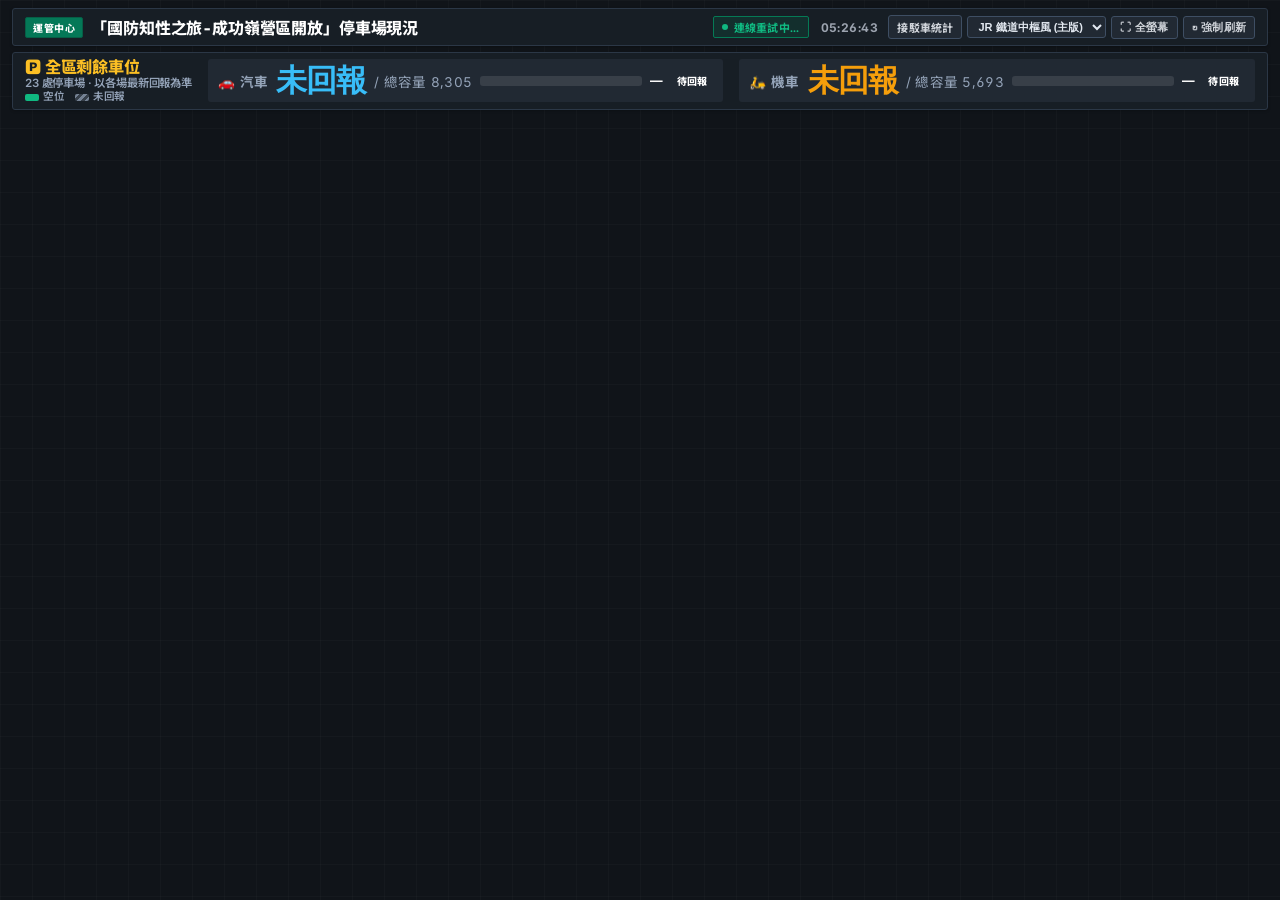
==== parking.html @ 9b37afc0 "Show remaining-capacity bars and totals before every lot reports Station and site totals now add up " ====
<!DOCTYPE html>
<html lang="zh-TW">
<head>
  <meta charset="UTF-8">
  <meta name="viewport" content="width=device-width, initial-scale=1">
  <title>「國防知性之旅-成功嶺營區開放」停車場現況</title>
  <link rel="preconnect" href="https://fonts.googleapis.com">
  <link rel="preconnect" href="https://fonts.gstatic.com" crossorigin>
  <link href="https://fonts.googleapis.com/css2?family=Inter:wght@400;600;700;800;900&family=Noto+Sans+TC:wght@400;500;700;900&display=swap" rel="stylesheet">
  <style>
    :root {
      /* 預設基礎主題變數 (🇯🇵 日本鐵道 JR 指揮中樞風 - 標竿秩序與極致易讀) */
      --theme-bg: #101419;
      --theme-grid: linear-gradient(to right, rgba(255, 255, 255, 0.02) 1px, transparent 1px),
                    linear-gradient(to bottom, rgba(255, 255, 255, 0.02) 1px, transparent 1px);
      --theme-grid-size: 32px 32px;
      
      --theme-surface: #171E25;
      --theme-surface-inner: #212933;
      --theme-border: #2B3746;
      --theme-border-light: #3E4E63;
      
      --text-white: #FFFFFF;
      --text-muted: #94A3B8;
      --text-label: #475569;
      --text-dark: #0A0F15;
      
      --badge-bg: #047857;
      --badge-text: #FFFFFF;
      --badge-border: #065F46;
      
      --card-white: #FFFFFF;
      --card-border: #CBD5E1;
      --card-footer: #F8FAFC;
      --card-radius: 3px;
      
      --track-bg: #E2E8F0;
      --fill-default: #0369A1;
      --warning-color: #D97706;
      --danger-color: #DC2626;
      
      /* JR 鐵道路線色標 (高辨識度、極度清楚) */
      --mil-green: #15803D;   /* 山手線綠 (綠線) */
      --mil-blue: #0284C7;    /* 京濱東北藍 (藍線) */
      --mil-amber: #D97706;   /* 總武線琥珀 (黃線) */
      --mil-purple: #7C3AED;  /* 半藏門紫 (紫線) */
      --mil-teal: #0D9488;    /* 常磐線青 (步行) */
      --mil-wine: #DC2626;    /* 丸之內紅 (紅線) */
    }

    /* 🛡️ 主題 2：Palantir 國防深海鈦金風 (五角大廈與國防態勢感知) */
    body.theme-palantir {
      --theme-bg: #090E17;
      --theme-grid: radial-gradient(rgba(56, 189, 248, 0.08) 1px, transparent 1px);
      --theme-grid-size: 24px 24px;
      --theme-surface: #0F1726;
      --theme-surface-inner: #152238;
      --theme-border: #1E2E48;
      --theme-border-light: #2A4064;
      --badge-bg: #1E3A8A;
      --badge-text: #93C5FD;
      --badge-border: #2563EB;
      --card-radius: 4px;
      --mil-green: #065F46;
      --mil-blue: #1E40AF;
      --mil-amber: #92400E;
      --mil-purple: #581C87;
      --mil-teal: #0F766E;
      --mil-wine: #831843;
      --fill-default: #2563EB;
    }

    /* 🚀 主題 3：SpaceX 航太任務控制室黑魂風 (消光黑底、雷射精準) */
    body.theme-spacex {
      --theme-bg: #050608;
      --theme-grid: none;
      --theme-surface: #0E1015;
      --theme-surface-inner: #161922;
      --theme-border: #222632;
      --theme-border-light: #32384A;
      --badge-bg: #B91C1C;
      --badge-text: #FFFFFF;
      --badge-border: #DC2626;
      --card-radius: 2px;
      --card-border: #4B5563;
      --mil-green: #059669;
      --mil-blue: #2563EB;
      --mil-amber: #D97706;
      --mil-purple: #9333EA;
      --mil-teal: #0D9488;
      --mil-wine: #E11D48;
      --fill-default: #FFFFFF;
    }

    /* 🌲 主題 4：北歐智慧交通 ITS 工業風 (Volvo / 歐規交通調度) */
    body.theme-nordic {
      --theme-bg: #111827;
      --theme-grid: linear-gradient(to right, rgba(255, 255, 255, 0.03) 1px, transparent 1px),
                    linear-gradient(to bottom, rgba(255, 255, 255, 0.03) 1px, transparent 1px);
      --theme-grid-size: 28px 28px;
      --theme-surface: #1F2937;
      --theme-surface-inner: #374151;
      --theme-border: #4B5563;
      --theme-border-light: #6B7280;
      --badge-bg: #0F766E;
      --badge-text: #CCFBF1;
      --badge-border: #14B8A6;
      --card-radius: 6px;
      --mil-green: #047857;
      --mil-blue: #1D4ED8;
      --mil-amber: #B45309;
      --mil-purple: #6D28D9;
      --mil-teal: #0E7490;
      --mil-wine: #BE123C;
      --fill-default: #0284C7;
    }

    /* 🇨🇭 主題 5：瑞士極簡工藝風 (理性幾何、包浩斯排印) */
    body.theme-swiss {
      --theme-bg: #0C0D12;
      --theme-grid: linear-gradient(to right, rgba(255, 255, 255, 0.025) 1px, transparent 1px),
                    linear-gradient(to bottom, rgba(255, 255, 255, 0.025) 1px, transparent 1px);
      --theme-grid-size: 32px 32px;
      --theme-surface: #14161F;
      --theme-surface-inner: #1B1E2B;
      --theme-border: #262A38;
      --theme-border-light: #343A4E;
      --badge-bg: #181B26;
      --badge-text: #E2E8F0;
      --badge-border: #33394B;
      --card-radius: 3px;
      --mil-green: #065F46;
      --mil-blue: #1E40AF;
      --mil-amber: #92400E;
      --mil-purple: #581C87;
      --mil-teal: #0F766E;
      --mil-wine: #831843;
      --fill-default: #1D4ED8;
    }

    * {
      box-sizing: border-box;
      margin: 0;
      padding: 0;
      user-select: none;
      -webkit-tap-highlight-color: transparent;
    }

    body {
      background-color: var(--theme-bg);
      background-image: var(--theme-grid);
      background-size: var(--theme-grid-size);
      font-family: 'Inter', -apple-system, BlinkMacSystemFont, "Segoe UI", 'Noto Sans TC', sans-serif;
      color: var(--text-white);
      padding: 8px 12px;
      min-height: 100svh;
      width: 100%;
      margin: 0 auto;
      display: grid;
      grid-template-rows: auto repeat(3, 1fr);
      gap: 8px;
      overflow-x: hidden;
      font-feature-settings: "tnum" 1, "cv02" 1, "cv03" 1, "cv04" 1;
      font-variant-numeric: tabular-nums;
      letter-spacing: -0.01em;
    }

    /* 頂部導航列 */
    header {
      display: flex;
      justify-content: space-between;
      align-items: center;
      background: var(--theme-surface);
      border: 1px solid var(--theme-border);
      border-radius: var(--card-radius);
      padding: 6px 12px;
      box-shadow: 0 1px 3px rgba(0, 0, 0, 0.25);
      gap: 10px;
    }

    .header-title {
      display: flex;
      align-items: center;
      gap: 8px;
      min-width: 0;
    }

    .header-badge {
      background: var(--badge-bg);
      color: var(--badge-text);
      border: 1px solid var(--badge-border);
      font-size: 10px;
      font-weight: 800;
      padding: 2px 7px;
      border-radius: 2px;
      letter-spacing: 0.06em;
      white-space: nowrap;
      flex-shrink: 0;
    }

    h1 {
      font-size: clamp(14px, 1.25vw, 18px);
      font-weight: 800;
      color: #FFFFFF;
      letter-spacing: -0.01em;
      white-space: nowrap;
      overflow: hidden;
      text-overflow: ellipsis;
    }

    .header-status {
      display: flex;
      align-items: center;
      gap: 12px;
      font-size: 12px;
      font-weight: 600;
      color: var(--text-muted);
      margin-left: auto;
      flex-shrink: 0;
    }

    .live-indicator {
      display: flex;
      align-items: center;
      gap: 6px;
      background: rgba(5, 122, 85, 0.18);
      border: 1px solid #057A55;
      color: #10B981;
      padding: 2px 8px;
      border-radius: 2px;
      font-size: 11px;
      font-weight: 700;
      letter-spacing: 0.02em;
      white-space: nowrap;
    }

    .live-dot {
      width: 6px;
      height: 6px;
      border-radius: 50%;
      background-color: #10B981;
      animation: pulse 2s infinite ease-in-out;
    }

    @keyframes pulse {
      0% { opacity: 0.35; }
      50% { opacity: 1; }
      100% { opacity: 0.35; }
    }

    #currentTime {
      font-family: 'Inter', monospace;
      font-weight: 700;
      color: #9CA3AF;
      letter-spacing: 0.04em;
      font-size: 12px;
    }

    /* 📱 置頂控制按鈕列 (風格切換 / 全螢幕 / 旋轉 / 鏡像) */
    .floating-toolbar {
      display: flex;
      align-items: center;
      gap: 5px;
      flex-shrink: 0;
    }

    .theme-select {
      background: var(--theme-surface-inner);
      color: #E2E8F0;
      border: 1px solid var(--theme-border-light);
      padding: 3px 6px;
      border-radius: var(--card-radius);
      font-size: 11px;
      font-weight: 700;
      cursor: pointer;
      outline: none;
      transition: all 0.15s ease;
    }

    .theme-select:hover, .theme-select:focus {
      border-color: #94A3B8;
      background: var(--theme-surface);
    }

    .fab-btn {
      background: var(--theme-surface-inner);
      color: #D1D5DB;
      border: 1px solid var(--theme-border-light);
      padding: 3px 8px;
      border-radius: var(--card-radius);
      font-size: 11px;
      font-weight: 700;
      cursor: pointer;
      display: inline-flex;
      align-items: center;
      gap: 4px;
      transition: all 0.12s ease;
      white-space: nowrap;
      letter-spacing: 0.02em;
    }

    .fab-btn:hover, .fab-btn:active {
      background: #FFFFFF;
      color: #0B0F19;
      border-color: #FFFFFF;
    }

    .fab-btn.active {
      background: #DC2626;
      border-color: #B91C1C;
      color: #FFFFFF;
    }


    /* 區塊容器 */
    .section-container {
      display: grid;
      grid-template-rows: auto 1fr;
      gap: 6px;
      min-width: 0;
    }

    /* 大盤統計橫幅 */
    .summary-banner {
      background: var(--theme-surface);
      border: 1px solid var(--theme-border);
      border-radius: var(--card-radius);
      overflow: hidden;
      box-shadow: 0 1px 3px rgba(0, 0, 0, 0.2);
    }

    .banner-header {
      background: rgba(0, 0, 0, 0.25);
      padding: 5px 12px;
      font-size: 12px;
      font-weight: 700;
      color: #E5E7EB;
      border-bottom: 1px solid var(--theme-border);
      display: flex;
      justify-content: space-between;
      align-items: center;
      letter-spacing: 0.02em;
    }

    .banner-header.amber {
      color: #FBBF24;
    }

    .banner-metrics {
      display: grid;
      grid-template-columns: repeat(3, 1fr);
      padding: 6px 10px;
      gap: 6px;
      background: var(--theme-surface);
    }

    .metric-box {
      text-align: center;
      background: var(--theme-surface-inner);
      padding: 5px 8px;
      border-radius: var(--card-radius);
      border: 1px solid rgba(255, 255, 255, 0.04);
      display: flex;
      flex-direction: column;
      justify-content: center;
    }

    .metric-label {
      font-size: 11px;
      font-weight: 600;
      color: var(--text-muted);
      margin-bottom: 1px;
      white-space: nowrap;
      letter-spacing: 0.02em;
    }

    .metric-value {
      font-size: clamp(19px, 2.5vh, 28px);
      font-weight: 800;
      font-family: 'Inter', sans-serif;
      color: #FFFFFF;
      letter-spacing: -0.03em;
      line-height: 1.15;
    }

    .metric-value.rate { color: #10B981; }
    .metric-value.amber { color: #F59E0B; }
    .metric-value.blue { color: #38BDF8; }

    .metric-capacity {
      color: var(--text-muted);
      font-size: 10px;
      margin-top: 1px;
      letter-spacing: 0.02em;
    }

    /* 大盤總進度條 */
    .banner-progress-row {
      display: flex;
      align-items: center;
      padding: 4px 10px;
      background: rgba(0, 0, 0, 0.25);
      border-top: 1px solid var(--theme-border);
      gap: 8px;
    }

    .progress-label {
      font-size: 11px;
      font-weight: 600;
      color: var(--text-muted);
      min-width: 52px;
      white-space: nowrap;
      letter-spacing: 0.02em;
    }

    .progress-track {
      flex: 1;
      height: 4px;
      background: rgba(0, 0, 0, 0.35);
      border-radius: 1px;
      overflow: hidden;
      position: relative;
    }

    .progress-fill {
      height: 100%;
      background: var(--fill-default);
      border-radius: 1px;
      width: 0%;
      transition: width 0.5s cubic-bezier(0.4, 0, 0.2, 1);
    }

    .progress-fill.amber {
      background: #F59E0B;
    }

    /* 🅿️ 停車場大盤指標欄位 (雙欄: 汽車剩餘 / 機車剩餘) */
    #parkingSection .banner-metrics {
      grid-template-columns: repeat(2, 1fr);
    }

    /* 🅿️ 七處停車場單站微型圖像化跑條 */
    .parking-bar-track {
      height: 3px;
      background: #E2E8F0;
      border-radius: 1.5px;
      overflow: hidden;
      margin: 2px auto;
      width: 85%;
    }
    .parking-bar-fill {
      height: 100%;
      background: #0284C7;
      border-radius: 1.5px;
      width: 0%;
      transition: width 0.4s ease;
    }
    .parking-bar-fill.amber {
      background: #D97706;
    }
    .parking-bar-fill.warning {
      background: #EAB308 !important;
    }
    .parking-bar-fill.danger {
      background: #DC2626 !important;
    }

    /* 🅿️ 停車場大盤總數雙進度條 (分開汽車與機車剩餘) */
    .parking-progress-dual {
      display: grid;
      grid-template-columns: 1fr 1fr;
      gap: 12px;
      padding: 4px 10px;
    }

    .parking-progress-col {
      display: flex;
      flex-direction: column;
      gap: 4px;
      margin-top: 6px;
      min-width: 0;
    }

    .progress-sub-header {
      display: flex;
      justify-content: space-between;
      align-items: center;
      line-height: 1.2;
    }

    .progress-sub-header .progress-label {
      font-size: 11px;
      font-weight: 700;
      color: var(--text-muted);
      letter-spacing: 0.02em;
    }

    .progress-sub-header .progress-pct {
      font-size: 11px;
      font-weight: 700;
      color: #FFFFFF;
      font-family: 'Inter', sans-serif;
      font-variant-numeric: tabular-nums;
      display: flex;
      align-items: center;
      gap: 4px;
    }
    .progress-sub-title {
      display: flex;
      align-items: center;
      gap: 6px;
    }
    .status-pill {
      font-size: 10px;
      font-weight: 800;
      padding: 1px 6px;
      border-radius: 3px;
      line-height: 1.2;
      letter-spacing: 0.02em;
      transition: all 0.3s ease;
    }
    .status-pill.green {
      background: rgba(16, 185, 129, 0.2);
      color: #34D399;
      border: 1px solid rgba(16, 185, 129, 0.4);
    }
    .status-pill.yellow {
      background: rgba(245, 158, 11, 0.2);
      color: #FBBF24;
      border: 1px solid rgba(245, 158, 11, 0.4);
    }
    .status-pill.red {
      background: rgba(220, 38, 38, 0.25);
      color: #F87171;
      border: 1px solid rgba(220, 38, 38, 0.5);
    }
    .parking-progress-col .progress-track {
      flex: none;
      height: 8px;
      border-radius: 3px;
    }
    .progress-mark {
      position: absolute;
      top: 0;
      bottom: 0;
      width: 1px;
      background: rgba(255, 255, 255, 0.18);
      pointer-events: none;
    }
    .progress-scale {
      display: flex;
      justify-content: space-between;
      font-size: 9px;
      color: #64748B;
      font-family: 'Inter', sans-serif;
      line-height: 1.1;
      padding: 0 1px;
      user-select: none;
    }

    /* 卡片網格 */
    .cards-grid {
      display: grid;
      gap: 6px;
    }

    .grid-4 { grid-template-columns: repeat(4, 1fr); }
    .grid-3 { grid-template-columns: repeat(3, 1fr); }
    .grid-7 { grid-template-columns: repeat(7, minmax(0, 1fr)); }

    /* 單一站點與停車場卡片 - 白底黑字面盤 */
    .station-card {
      background: var(--card-white);
      border: 1px solid var(--card-border);
      border-radius: var(--card-radius);
      overflow: hidden;
      box-shadow: 0 1px 3px rgba(0, 0, 0, 0.12);
      display: flex;
      flex-direction: column;
      min-width: 0;
    }

    .card-header {
      padding: 5px 8px;
      font-size: clamp(11px, 0.95vw, 13px);
      font-weight: 800;
      color: #FFFFFF;
      text-align: center;
      letter-spacing: 0.02em;
      white-space: nowrap;
      overflow: hidden;
      text-overflow: ellipsis;
    }

    /* 色標對應各線 */
    .bg-green  { background: var(--mil-green); }
    .bg-blue   { background: var(--mil-blue); }
    .bg-amber  { background: var(--mil-amber); }
    .bg-purple { background: var(--mil-purple); }
    .bg-pink   { background: var(--mil-wine); }
    .bg-teal   { background: var(--mil-teal); }

    .card-body {
      display: grid;
      grid-template-columns: 1fr 1fr;
      padding: 6px 8px;
      gap: 4px;
      background: #FFFFFF;
      flex: 1;
      align-items: center;
    }

    .card-col {
      text-align: center;
      min-width: 0;
    }

    .card-col-label {
      font-size: 11px;
      font-weight: 700;
      color: var(--text-label);
      margin-bottom: 2px;
      letter-spacing: 0.03em;
    }

    .card-col-num {
      font-size: clamp(19px, 2.7vh, 27px);
      font-weight: 800;
      font-family: 'Inter', sans-serif;
      color: var(--text-dark);
      line-height: 1.15;
      letter-spacing: -0.03em;
      white-space: nowrap;
    }

    .card-col-num.remain {
      color: #0369A1;
    }

    .card-col-num.unavailable {
      color: #9CA3AF;
    }

    .parking-capacity {
      color: #6B7280;
      font-size: 11px;
      margin-top: 2px;
      white-space: nowrap;
      letter-spacing: 0.02em;
    }

    .card-footer {
      padding: 4px 8px;
      background: var(--card-footer);
      border-top: 1px solid #E5E7EB;
    }

    .card-status-text {
      font-size: 11px;
      font-weight: 700;
      color: var(--text-dark);
      text-align: center;
      margin-bottom: 2px;
      white-space: nowrap;
      letter-spacing: 0.02em;
    }

    .card-progress-track {
      height: 3px;
      background: #E5E7EB;
      border-radius: 1px;
      overflow: hidden;
    }

    .card-progress-fill {
      height: 100%;
      background: var(--fill-default);
      border-radius: 1px;
      width: 0%;
      transition: width 0.5s cubic-bezier(0.4, 0, 0.2, 1);
    }

    .card-progress-fill.warning { background: var(--warning-color) !important; }
    .card-progress-fill.danger  { background: var(--danger-color) !important; }

    footer {
      text-align: center;
      font-size: 11px;
      color: #6B7280;
      padding: 3px 0;
      letter-spacing: 0.03em;
    }

    /* ========================================================= */
    /* 📱 手機緊湊排版 (Landscape & Max-Height: 520px)   */
    /* ========================================================= */
    @media (max-width: 900px), (orientation: landscape) and (max-height: 520px) {
      body {
        padding: max(4px, env(safe-area-inset-top)) max(8px, env(safe-area-inset-right)) max(4px, env(safe-area-inset-bottom)) max(8px, env(safe-area-inset-left));
        grid-template-columns: 56fr 44fr;
        grid-template-rows: auto minmax(0, 1fr) minmax(0, 1fr);
        height: 100svh;
        gap: 5px;
        min-height: 100svh;
        overflow-y: auto;
        overflow-x: hidden;
      }

      header, #parkingSection, footer {
        grid-column: 1 / -1;
      }

      /* 緊湊型頂部列 */
      header {
        padding: 3px 8px;
        gap: 8px;
      }
      .header-badge {
        font-size: 9px;
        padding: 1px 5px;
      }
      h1 {
        font-size: 12px;
        letter-spacing: 0;
      }
      .header-status {
        gap: 6px;
        font-size: 11px;
      }
      .live-indicator {
        padding: 1px 6px;
        font-size: 10px;
        gap: 4px;
      }
      .live-dot {
        width: 5px;
        height: 5px;
      }
      #currentTime {
        font-size: 11px;
      }
      .theme-select {
        font-size: 10px;
        padding: 1px 4px;
      }
      .fab-btn {
        font-size: 10px;
        padding: 2px 6px;
        gap: 2px;
      }

      /* 區塊容器 */
      .section-container {
        gap: 4px;
      }

      /* 緊湊型大盤橫幅 */
      .summary-banner {
        border-radius: 2px;
      }
      .banner-header {
        padding: 2px 8px;
        font-size: 11px;
      }
      .banner-header > span:last-child {
        font-size: 9px !important;
      }
      .banner-metrics {
        padding: 3px 6px;
        gap: 4px;
      }
      .metric-box {
        padding: 2px 4px;
      }
      .metric-label {
        font-size: 9px;
        line-height: 1.1;
        margin-bottom: 1px;
      }
      .metric-value {
        font-size: 16px;
        line-height: 1.1;
      }
      .metric-capacity {
        font-size: 9px;
        line-height: 1;
      }
      .banner-progress-row {
        padding: 2px 8px;
        gap: 6px;
      }
      .parking-progress-dual {
        gap: 6px;
        padding: 2px 8px;
      }
      .progress-sub-header .progress-label,
      .progress-sub-header .progress-pct {
        font-size: 9px;
      }
      .progress-label {
        font-size: 9px;
        min-width: 42px;
      }
      .progress-track {
        height: 3px;
      }

      /* 卡片網格與卡身 */
      .cards-grid {
        gap: 4px;
      }
      .station-card {
        border-radius: 2px;
      }
      .card-header {
        padding: 2px 2px;
        font-size: 10px;
        line-height: 1.2;
        white-space: nowrap;
        overflow: hidden;
        text-overflow: ellipsis;
      }
      .card-body {
        padding: 3px 2px;
        gap: 2px;
      }
      .card-col-label {
        font-size: 9px;
        line-height: 1.1;
        margin-bottom: 1px;
      }
      .card-col-num {
        font-size: 16px;
        line-height: 1.1;
      }
      .card-footer {
        padding: 2px 4px;
      }
      .card-status-text {
        font-size: 9px;
        margin-bottom: 1px;
        line-height: 1.1;
      }
      .card-progress-track {
        height: 3px;
      }

      /* 🅿️ 停車場 7 處卡片專屬優化：乾淨對齊、無重疊 */
      #parkingSection .cards-grid {
        gap: 4px;
      }
      #parkingSection .card-header {
        font-size: 10px;
        padding: 2px 1px;
      }
      #parkingSection .card-body {
        display: grid;
        grid-template-columns: 1fr 1fr;
        padding: 2px 2px;
        gap: 2px;
      }
      #parkingSection .card-col {
        display: flex;
        flex-direction: column;
        align-items: center;
        justify-content: center;
      }
      #parkingSection .card-col-label {
        font-size: 9px;
      }
      #parkingSection .card-col-num {
        font-size: 14px;
        line-height: 1.15;
      }
      #parkingSection .parking-capacity {
        font-size: 9px;
        line-height: 1;
        margin-top: 1px;
      }

      footer {
        font-size: 9px;
        padding: 2px 0;
      }
    }

    /* 針對超薄高度螢幕 (Safari 網址列開啟，可視高度 < 350px) 保持順暢瀏覽 */
    @media (orientation: landscape) and (max-height: 350px) {
      body {
        gap: 3px;
        padding: 2px 5px;
      }
      .section-container {
        gap: 2px;
      }
      .card-col-num {
        font-size: 14px;
      }
      #parkingSection .card-col-num {
        font-size: 12px;
      }
      .metric-value {
        font-size: 14px;
      }
    }

    #liveText:empty { display: none; }
    .live-indicator:has(#liveText:empty) {
      padding: 0;
      background: none;
      border: 0;
    }

    @media (max-width: 900px), (orientation: landscape) and (max-height: 520px) {
      header { display: grid; grid-template-columns: minmax(0, 1fr) auto auto; }
      h1 { white-space: normal; overflow: visible; line-height: 1.2; }
      .header-title { gap: 5px; }
      .section-container { min-height: 0; grid-template-rows: auto minmax(0, 1fr); }
      .banner-progress-row { display: none; }
      .card-header { white-space: normal; text-overflow: clip; min-height: 28px; display: grid; align-items: center; }
      .theme-select { max-width: 145px; }
    }

    @media (orientation: portrait) and (max-width: 900px) {
      body {
        grid-template-columns: minmax(0, 1fr);
        grid-template-rows: auto minmax(0, 1fr) minmax(0, 1fr) auto;
        gap: 4px;
        padding: max(4px, env(safe-area-inset-top)) max(6px, env(safe-area-inset-right)) max(4px, env(safe-area-inset-bottom)) max(6px, env(safe-area-inset-left));
      }
      header { grid-template-columns: minmax(0, 1fr) auto; gap: 4px; }
      .header-title { grid-column: 1 / -1; }
      .header-status { grid-column: 2; grid-row: 2; margin-left: auto; }
      .floating-toolbar { grid-column: 1; grid-row: 2; width: auto; }
      .grid-4 { grid-template-columns: repeat(4, minmax(0, 1fr)); }
      .card-col-num { font-size: 14px; }
      .theme-select { max-width: 135px; }
    }

    /* 一頁看完全部：各站總容量為主，站內停車場以表格列出，並撐滿整個畫面。 */
    .page-link { text-decoration: none; display: inline-flex; align-items: center; }
    @media (max-width: 600px) { .floating-toolbar { flex-wrap: wrap; } }
    /* 畫面放得下就不捲動；真的太小才讓整頁往下捲，避免表格列被壓到重疊。 */
    body {
      display: flex;
      flex-direction: column;
      gap: 6px;
      height: 100svh;
      min-height: 0;
      overflow-x: hidden;
      overflow-y: auto;
    }
    header { flex: none; }
    #parkingSection {
      flex: 1 1 auto;
      display: flex;
      flex-direction: column;
      gap: 6px;
    }

    /* 全區總計橫條 */
    .parking-overview {
      flex: none;
      display: grid;
      grid-template-columns: auto minmax(0, 1fr) minmax(0, 1fr);
      align-items: center;
      gap: 4px 16px;
      padding: 5px 12px;
    }
    .overview-title {
      display: flex;
      flex-direction: column;
      font-size: clamp(12px, 1.8svh, 18px);
      font-weight: 800;
      color: #FBBF24;
      white-space: nowrap;
      line-height: 1.2;
    }
    .overview-title #parkingNote {
      font-size: 0.7em;
      font-weight: 600;
      color: var(--text-muted);
    }
    .overview-metric {
      display: grid;
      grid-template-columns: auto auto auto minmax(30px, 1fr) auto auto;
      align-items: center;
      gap: 8px;
      min-width: 0;
      background: var(--theme-surface-inner);
      border-radius: var(--card-radius);
      padding: 3px 10px;
    }
    .overview-metric .metric-label { margin: 0; font-size: clamp(11px, 1.5svh, 15px); font-weight: 700; }
    .overview-metric .metric-value { font-size: clamp(16px, 3.4svh, 38px); line-height: 1.2; }
    .overview-metric .metric-capacity { margin: 0; font-size: clamp(10px, 1.5svh, 15px); white-space: nowrap; }
    /* 剩餘 / 總容量 進度條：有顏色＝空位（越長越空），灰色斜線＝未回報，空白＝已停滿 */
    .capacity-bar {
      display: flex;
      height: clamp(6px, 1.1svh, 12px);
      min-width: 30px;
      background: rgba(255, 255, 255, 0.10);
      border-radius: 3px;
      overflow: hidden;
    }
    .bar-fill { height: 100%; background: var(--text-muted); transition: width 0.4s ease; }
    .bar-fill.green { background: #10B981; }
    .bar-fill.yellow { background: #F59E0B; }
    .bar-fill.red { background: #EF4444; }
    .bar-unknown {
      height: 100%;
      background: repeating-linear-gradient(-45deg, rgba(148, 163, 184, 0.55) 0 3px, rgba(148, 163, 184, 0.2) 3px 6px);
    }
    .bar-legend {
      display: flex;
      align-items: center;
      gap: 4px;
      font-size: 0.65em;
      font-weight: 600;
      color: var(--text-muted);
    }
    .bar-legend i { display: inline-block; width: 14px; height: 7px; border-radius: 2px; }
    .bar-legend .legend-unknown { margin-left: 6px; }
    .legend-free { background: #10B981; }
    .legend-unknown { background: repeating-linear-gradient(-45deg, rgba(148, 163, 184, 0.75) 0 3px, rgba(148, 163, 184, 0.25) 3px 6px); }
    .overview-metric .progress-pct { font-size: clamp(10px, 1.4svh, 14px); font-weight: 700; color: #FFFFFF; white-space: nowrap; }
    .overview-metric .metric-value.pending, .group-metric b.pending {
      font-size: clamp(11px, 1.6svh, 18px);
      color: var(--text-muted);
      white-space: nowrap;
    }

    /* 各站區塊：最大的站放左欄，其餘站疊在右欄，列高大致一致 */
    #parkingGroups {
      flex: 1 1 auto;
      display: grid;
      grid-template-columns: repeat(2, minmax(0, 1fr));
      gap: 6px;
    }
    .lot-stack {
      display: flex;
      flex-direction: column;
      gap: 6px;
    }
    .lot-group {
      flex: var(--weight) 1 0;
      order: var(--order);
      display: flex;
      flex-direction: column;
      background: var(--card-white);
      border: 1px solid var(--card-border);
      border-radius: var(--card-radius);
      /* clip 不會讓高度被壓到 0（hidden 會），表格放不下時改為整頁捲動。 */
      overflow: clip;
    }
    .group-head {
      flex: none;
      display: grid;
      grid-template-columns: auto minmax(0, 1fr);
      align-items: center;
      gap: 2px 14px;
      padding: 4px 10px;
      background: var(--theme-surface);
      border-top: 4px solid var(--group-color);
      color: #FFFFFF;
    }
    .group-name {
      font-size: clamp(14px, 2.6svh, 30px);
      font-weight: 900;
      white-space: nowrap;
      line-height: 1.15;
    }
    .group-metrics { display: grid; grid-template-columns: minmax(0, 1fr); gap: 1px; min-width: 0; }
    .group-name small.missing { color: #FBBF24; }
    .group-name small {
      display: block;
      font-size: max(10px, 0.5em);
      font-weight: 600;
      color: var(--text-muted);
    }
    .group-metric {
      display: flex;
      align-items: center;
      gap: 5px;
      min-width: 0;
      white-space: nowrap;
      font-size: clamp(11px, 1.5svh, 16px);
      color: var(--text-muted);
      font-weight: 700;
    }
    .group-metric b {
      font-size: clamp(16px, 3svh, 34px);
      font-weight: 800;
      letter-spacing: -0.03em;
      line-height: 1.2;
    }
    .group-metric.cars b { color: #38BDF8; }
    .group-metric.motorcycles b { color: #F59E0B; }
    .group-metric .capacity-bar { flex: 1 1 30px; min-width: 18px; }
    .group-pct { color: #FFFFFF; }

    /* 站內停車場表格 */
    .lot-table {
      flex: 1 1 auto;
      display: grid;
      grid-template-rows: auto;
      grid-auto-rows: minmax(1.3em, 1fr);
      font-size: clamp(10px, min(2svh, 2.9vw), 22px);
      color: var(--text-dark);
    }
    .lot-row {
      display: grid;
      grid-template-columns: minmax(0, 1fr) 7em 7em;
      align-items: center;
      gap: 8px;
      padding: 0 10px;
      border-bottom: 1px solid #E5E7EB;
      line-height: 1.15;
    }
    .lot-row:nth-child(odd) { background: #F8FAFC; }
    .lot-row:last-child { border-bottom: 0; }
    .lot-row.lot-head {
      background: #E2E8F0;
      color: var(--text-label);
      font-size: 0.8em;
      font-weight: 800;
      padding-top: 2px;
      padding-bottom: 2px;
    }
    .lot-name { font-weight: 700; white-space: nowrap; overflow: hidden; }
    .lot-num {
      align-self: stretch;
      display: flex;
      align-items: center;
      justify-content: flex-end;
      white-space: nowrap;
      overflow: hidden;
      padding: 0 4px;
      border-radius: 2px;
      background: linear-gradient(to right, var(--tint, transparent) var(--pct, 0%), #EEF2F6 var(--pct, 0%));
    }
    .lot-head .lot-num, .lot-num.unavailable { background: none; }
    .lot-num.green { --tint: #BBF7D0; }
    .lot-num.yellow { --tint: #FDE68A; }
    .lot-num.red { --tint: #FECACA; }
    .lot-num b { font-weight: 800; font-family: 'Inter', sans-serif; }
    .lot-num small { font-size: 0.72em; color: #6B7280; margin-left: 2px; }
    .lot-num.unavailable { color: #9CA3AF; }
    .lot-num.yellow b { color: #B45309; }
    .lot-num.red b { color: #DC2626; }

    /* 手機直向：三站由上往下排，依停車場數分配高度 */
    @media (orientation: portrait) and (max-width: 900px) {
      body, #parkingSection { gap: 4px; }
      #parkingGroups { display: flex; flex-direction: column; gap: 4px; }
      .lot-stack { display: contents; }
      .parking-overview { grid-template-columns: minmax(0, 1fr); padding: 3px 8px; gap: 2px; }
      .overview-title { flex-direction: row; gap: 8px; align-items: baseline; }
      .overview-metric {
        grid-template-columns: auto auto auto minmax(20px, 1fr) auto auto;
        gap: 6px;
        padding: 1px 6px;
      }
      .overview-metric .metric-value { font-size: clamp(15px, 2.4svh, 24px); }
      .overview-metric .metric-label, .overview-metric .metric-capacity { font-size: 10px; }
      .overview-metric .status-pill { justify-self: end; }
      .group-head { display: grid; grid-template-columns: auto minmax(0, 1fr); gap: 0 8px; padding: 2px 8px; }
      .group-name { font-size: clamp(14px, 2.2svh, 20px); }
      .bar-legend { margin-left: auto; }
      .group-metric { font-size: 10px; }
      .group-metric b { font-size: clamp(13px, 1.9svh, 18px); }
      .group-metric .status-pill { font-size: 9px; padding: 0 4px; }
    }

    /* 矮螢幕橫向（手機橫放）：壓縮頂部，留空間給表格 */
    @media (orientation: landscape) and (max-height: 520px) {
      body { gap: 4px; }
      #parkingSection, #parkingGroups, .lot-stack { gap: 4px; }
      .parking-overview { padding: 2px 8px; gap: 2px 10px; }
      .overview-metric { padding: 1px 8px; gap: 6px; }
      .overview-metric .metric-value { font-size: 16px; }
      .group-head { padding: 1px 8px; gap: 0 10px; border-top-width: 3px; }
      .group-name { font-size: 14px; }
      .capacity-bar { height: 6px; }
      .group-metric { font-size: 10px; }
      .group-metric b { font-size: 14px; }
      .group-metric .status-pill { font-size: 9px; padding: 0 4px; }
      .cap-word { display: none; }
      .lot-row { padding: 0 8px; }
    }
  </style>
</head>
<body class="theme-jr">
  <!-- 頂部資訊列 -->
  <header>
    <div class="header-title">
      <span class="header-badge">運管中心</span>
      <h1>「國防知性之旅-成功嶺營區開放」停車場現況</h1>
    </div>
    <div class="header-status">
      <div class="live-indicator" id="liveBadge">
        <span class="live-dot"></span>
        <span id="liveText" role="status"></span>
      </div>
      <div id="currentTime">--:--:--</div>
    </div>
    <div class="floating-toolbar">
      <a class="fab-btn page-link" href="index.html">接駁車統計</a>
      <select id="themeSelector" class="theme-select" onchange="applyTheme(this.value)">
        <option value="jr" selected>JR 鐵道中樞風 (主版)</option>
        <option value="palantir">Palantir 國防風</option>
        <option value="spacex">SpaceX 航太風</option>
        <option value="nordic">北歐交通 ITS 風</option>
        <option value="swiss">瑞士工藝風</option>
      </select>
      <button id="fabFullscreen" class="fab-btn" onclick="toggleFullscreen()">⛶ 全螢幕</button>
      <button id="fabRefresh" class="fab-btn" onclick="forceRefresh()">↻ 強制刷新</button>
    </div>
  </header>

  <div class="section-container" id="parkingSection">
    <div class="summary-banner parking-overview">
      <div class="overview-title">
        <span>🅿️ 全區剩餘車位</span>
        <span id="parkingNote">23 處停車場 · 以各場最新回報為準</span>
        <span class="bar-legend"><i class="legend-free"></i>空位 <i class="legend-unknown"></i>未回報</span>
      </div>
      <div class="overview-metric">
        <span class="metric-label">🚗 汽車</span>
        <span class="metric-value blue" id="parkTotalCars">未回報</span>
        <span class="metric-capacity">/ <span class="cap-word">總容量 </span>8,305</span>
        <div class="capacity-bar" id="parkingCarsBar"></div>
        <span class="progress-pct" id="parkingCarsRateText">—</span>
        <span class="status-pill" id="parkingCarsBadge">待回報</span>
      </div>
      <div class="overview-metric">
        <span class="metric-label">🛵 機車</span>
        <span class="metric-value amber" id="parkTotalMotorcycles">未回報</span>
        <span class="metric-capacity">/ <span class="cap-word">總容量 </span>5,693</span>
        <div class="capacity-bar" id="parkingMotoBar"></div>
        <span class="progress-pct" id="parkingMotoRateText">—</span>
        <span class="status-pill" id="parkingMotoBadge">待回報</span>
      </div>
      <span id="parkReported" hidden>0/23 處</span>
    </div>
    <div id="parkingGroups" aria-live="polite"></div>
  </div>




  <script>
    const SPREADSHEET_ID = "1SOb3pPSJoxGorKtGzcQuYh3FgNAN3UGD68TE5qR679w";

    const PARKING_LOTS = [
  { "group": "4號門", "name": "CITYPARKING春安站", "cars": 81, "motorcycles": 29 },
  { "group": "4號門", "name": "協弘停車場", "cars": 59, "motorcycles": 0 },
  { "group": "4號門", "name": "嶺東科大", "cars": 0, "motorcycles": 845 },
  { "group": "新烏日站", "name": "五都日出", "cars": 1008, "motorcycles": 168 },
  { "group": "新烏日站", "name": "嘟嘟房高鐵臺中站", "cars": 1537, "motorcycles": 736 },
  { "group": "新烏日站", "name": "城市車旅高鐵五路三站", "cars": 184, "motorcycles": 0 },
  { "group": "新烏日站", "name": "城市車旅烏日高鐵一站", "cars": 390, "motorcycles": 0 },
  { "group": "新烏日站", "name": "TIMES烏日高鐵五路第2P", "cars": 92, "motorcycles": 0 },
  { "group": "新烏日站", "name": "城市車旅-高鐵五路站", "cars": 108, "motorcycles": 0 },
  { "group": "新烏日站", "name": "烏日臻愛站", "cars": 187, "motorcycles": 191 },
  { "group": "新烏日站", "name": "城市車旅烏日高鐵二站P", "cars": 518, "motorcycles": 0 },
  { "group": "新烏日站", "name": "五都高鐵烏日二站P", "cars": 101, "motorcycles": 0 },
  { "group": "新烏日站", "name": "TIMES烏日高鐵五路P", "cars": 63, "motorcycles": 0 },
  { "group": "新烏日站", "name": "五都高鐵烏日一站P", "cars": 75, "motorcycles": 0 },
  { "group": "新烏日站", "name": "五都新幹線", "cars": 325, "motorcycles": 0 },
  { "group": "新烏日站", "name": "城市車旅烏日高鐵三站P", "cars": 82, "motorcycles": 0 },
  { "group": "新烏日站", "name": "大車河新烏日地下停車場", "cars": 266, "motorcycles": 352 },
  { "group": "水湳轉運站", "name": "水湳轉運站停車場", "cars": 614, "motorcycles": 1253 },
  { "group": "水湳轉運站", "name": "經貿6停車場", "cars": 600, "motorcycles": 318 },
  { "group": "水湳轉運站", "name": "經貿8停車場", "cars": 580, "motorcycles": 703 },
  { "group": "水湳轉運站", "name": "中央公園北側停車場", "cars": 401, "motorcycles": 0 },
  { "group": "水湳轉運站", "name": "臺中國際會展停車場", "cars": 699, "motorcycles": 712 },
  { "group": "水湳轉運站", "name": "綠美圖停車場", "cars": 335, "motorcycles": 386 }
];

    function formatNumber(num) {
      return Number(num || 0).toLocaleString('en-US');
    }

    function calcRate(totalCap, currentUsed) {
      if (!totalCap || totalCap <= 0) return { pctText: "0.0%", pctNum: 0, remain: 0 };
      const pct = Math.min(100, Math.round((currentUsed / totalCap) * 1000) / 10);
      const remain = Math.max(0, totalCap - currentUsed);
      return {
        pctText: pct.toFixed(1) + "%",
        pctNum: pct,
        remain: remain
      };
    }

    function updateParkingStatusPage(data) {
      const rowsByName = new Map();
      (data.table.rows || []).forEach(row => {
        const cells = row.c || [];
        const name = cells[1] && cells[1].v;
        if (typeof name === 'string') rowsByName.set(name, cells);
      });
      const asCount = value => {
        if (value === null || value === undefined || String(value).trim() === '') return null;
        const number = Number(String(value).replace(/,/g, ''));
        return Number.isSafeInteger(number) && number >= 0 ? number : null;
      };
      const column = type => type === 'cars' ? 2 : 3;
      const read = (lot, type) => lot[type] === 0 ? null : asCount(rowsByName.get(lot.name)?.[column(type)]?.v);
      const percent = (amount, capacity) => Math.min(100, Math.round(amount / capacity * 1000) / 10);
      const level = pct => pct <= 10 ? 'red' : pct <= 30 ? 'yellow' : 'green';
      const levelText = pct => pct === 0 ? '已客滿' : pct <= 10 ? '告急' : pct <= 30 ? '吃緊' : '充足';
      // 一個站（或全區）某車種的剩餘總數：有回報的場直接加總，沒回報的場容量另外標成「未知」。
      const summarize = (lots, type) => {
        const counted = lots.filter(lot => lot[type] > 0);
        const known = counted.filter(lot => read(lot, type) !== null);
        const capacity = counted.reduce((sum, lot) => sum + lot[type], 0);
        const knownCapacity = known.reduce((sum, lot) => sum + lot[type], 0);
        const amount = known.reduce((sum, lot) => sum + read(lot, type), 0);
        return {
          capacity, amount, hasData: known.length > 0,
          pct: capacity ? percent(amount, capacity) : 0,
          unknownPct: capacity ? percent(capacity - knownCapacity, capacity) : 0,
          // 狀態只看已回報的場，避免沒回報的場被當成客滿。
          knownPct: knownCapacity ? percent(amount, knownCapacity) : null
        };
      };
      const node = (tag, className, text) => {
        const element = document.createElement(tag);
        if (className) element.className = className;
        if (text !== undefined) element.textContent = text;
        return element;
      };
      // 進度條三段：有顏色＝確定的空位、灰色斜線＝還沒回報的容量、空白＝已停滿。
      const fillBar = (track, summary) => {
        const fill = node('div', summary.knownPct === null ? 'bar-fill' : `bar-fill ${level(summary.knownPct)}`);
        fill.style.width = summary.pct + '%';
        const unknown = node('div', 'bar-unknown');
        unknown.style.width = summary.unknownPct + '%';
        track.replaceChildren(fill, unknown);
      };
      const remainText = summary => summary.hasData ? formatNumber(summary.amount) : '未回報';
      const pctText = summary => summary.hasData ? `剩 ${Math.round(summary.pct)}%` : '—';
      const setPill = (pill, summary) => {
        pill.className = summary.knownPct === null ? 'status-pill' : `status-pill ${level(summary.knownPct)}`;
        pill.textContent = summary.knownPct === null ? '待回報' : levelText(summary.knownPct);
      };
      const missingLots = lots => lots.filter(lot => ['cars', 'motorcycles'].some(type => lot[type] > 0 && read(lot, type) === null)).length;

      const updateSummary = (type, ids) => {
        const summary = summarize(PARKING_LOTS, type);
        const value = document.getElementById(ids.value);
        value.textContent = remainText(summary);
        value.classList.toggle('pending', !summary.hasData);
        fillBar(document.getElementById(ids.bar), summary);
        document.getElementById(ids.text).textContent = pctText(summary);
        setPill(document.getElementById(ids.badge), summary);
      };
      updateSummary('cars', { value: 'parkTotalCars', bar: 'parkingCarsBar', text: 'parkingCarsRateText', badge: 'parkingCarsBadge' });
      updateSummary('motorcycles', { value: 'parkTotalMotorcycles', bar: 'parkingMotoBar', text: 'parkingMotoRateText', badge: 'parkingMotoBadge' });
      const missingTotal = missingLots(PARKING_LOTS);
      document.getElementById('parkReported').textContent = `${PARKING_LOTS.length - missingTotal}/23 處`;
      document.getElementById('parkingNote').textContent = missingTotal ? `23 處停車場 · ${missingTotal} 處未回報` : '23 處停車場 · 全部已回報';

      const groupColors = ['var(--mil-blue)', 'var(--mil-green)', 'var(--mil-amber)', 'var(--mil-purple)'];
      const groups = [...new Set(PARKING_LOTS.map(lot => lot.group))].map((group, index) => ({
        group, index, lots: PARKING_LOTS.filter(lot => lot.group === group)
      }));
      const sections = groups.map(({ group, index, lots }) => {
        const section = node('section', 'lot-group');
        section.dataset.group = group;
        // 表頭與站名約佔 2 列高度，讓各站列高大致一致。
        section.style.setProperty('--weight', lots.length + 2);
        section.style.setProperty('--order', index);
        section.style.setProperty('--group-color', groupColors[index % groupColors.length]);

        const head = node('div', 'group-head');
        const title = node('h2', 'group-name', group);
        const missing = missingLots(lots);
        title.appendChild(node('small', missing ? 'missing' : '', missing ? `${lots.length} 處 · ${missing} 處未回報` : `${lots.length} 處`));
        const metrics = node('div', 'group-metrics');
        [['汽車', 'cars'], ['機車', 'motorcycles']].forEach(([label, type]) => {
          const summary = summarize(lots, type);
          const metric = node('div', `group-metric ${type}`);
          const cap = node('span', 'group-cap', '/ ');
          cap.append(node('span', 'cap-word', '總容量 '), formatNumber(summary.capacity));
          const track = node('div', 'capacity-bar');
          fillBar(track, summary);
          const pill = node('span');
          setPill(pill, summary);
          metric.append(node('span', '', label), node('b', summary.hasData ? '' : 'pending', remainText(summary)), cap, track, node('span', 'group-pct', pctText(summary)), pill);
          metrics.appendChild(metric);
        });
        head.append(title, metrics);
        section.appendChild(head);

        const table = node('div', 'lot-table');
        table.setAttribute('role', 'table');
        table.setAttribute('aria-label', `${group}各停車場剩餘車位`);
        const headRow = node('div', 'lot-row lot-head');
        headRow.setAttribute('role', 'row');
        ['停車場', '汽車 剩/總', '機車 剩/總'].forEach((label, i) => {
          const cell = node('span', i ? 'lot-num' : 'lot-name', label);
          cell.setAttribute('role', 'columnheader');
          headRow.appendChild(cell);
        });
        table.appendChild(headRow);
        lots.forEach(lot => {
          const row = node('div', 'lot-row');
          row.setAttribute('role', 'row');
          row.dataset.lot = lot.name;
          const name = node('span', 'lot-name', lot.name);
          name.setAttribute('role', 'cell');
          row.appendChild(name);
          ['cars', 'motorcycles'].forEach(type => {
            const capacity = lot[type], value = read(lot, type);
            const cell = node('span', capacity === 0 ? 'lot-num unavailable' : value === null ? 'lot-num' : `lot-num ${level(percent(value, capacity))}`);
            // 數字後面墊一條淡色底條：越長越空。
            if (capacity && value !== null) cell.style.setProperty('--pct', percent(value, capacity) + '%');
            cell.setAttribute('role', 'cell');
            cell.appendChild(node('b', '', capacity === 0 ? '—' : value === null ? '未回報' : formatNumber(value)));
            if (capacity) cell.appendChild(node('small', '', `/${formatNumber(capacity)}`));
            row.appendChild(cell);
          });
          table.appendChild(row);
        });
        section.appendChild(table);
        return section;
      });

      // 停車場最多的站獨佔左欄，其餘站依原順序疊在右欄。
      const largest = groups.reduce((best, item) => item.lots.length > best.lots.length ? item : best).index;
      const stack = node('div', 'lot-stack');
      sections.forEach((section, index) => { if (index !== largest) stack.appendChild(section); });
      document.getElementById('parkingGroups').replaceChildren(sections[largest], stack);
    }

    function updateClock() {
      const now = new Date();
      const hours = String(now.getHours()).padStart(2, '0');
      const minutes = String(now.getMinutes()).padStart(2, '0');
      const seconds = String(now.getSeconds()).padStart(2, '0');
      document.getElementById('currentTime').textContent = `${hours}:${minutes}:${seconds}`;
    }
    setInterval(updateClock, 1000);
    updateClock();

    // 🏆 JSONP 回呼函式：100% 繞過任何瀏覽器 CORS / file 協議限制！
    window.onGvizData = function(data) {
      try {
        if (!data || data.status === 'error' || !data.table || !data.table.rows) {
          document.getElementById('liveText').textContent = '讀取失敗，請確認看板分頁與共用權限';
          return;
        }
        const rows = data.table.rows;
        if (document.getElementById('parkingGroups')) {
          updateParkingStatusPage(data);
          document.getElementById('liveBadge').className = 'live-indicator';
          document.getElementById('liveText').textContent = '';
          return;
        }

        const getVal = (r, c) => {
          try {
            if (!rows[r] || !rows[r].c || !rows[r].c[c]) return 0;
            const cell = rows[r].c[c];
            if (typeof cell.v === 'number') return cell.v;
            const parsed = parseFloat(cell.v || cell.f || 0);
            return isNaN(parsed) ? 0 : parsed;
          } catch(e) { return 0; }
        };

        // 🔍 動態語意定位：動態尋找各區塊數據所在列，100% 防止 Google Sheets 空行過濾造成的列號位移！
        let busStationsRow = 5;
        let walkTotalRow = 9;
        let walkStationsRow = 14;
        let parkTotalRow = null;
        let parkLotsRow = null;

        rows.forEach((r, idx) => {
          if (!r || !r.c || !r.c[0]) return;
          const text = String(r.c[0].v || r.c[0].f || '');
          if (text.includes('接駁車站即時數據') && rows[idx + 3]) {
            busStationsRow = idx + 3;
          } else if (text.includes('步行通道疏運概況') && rows[idx + 2]) {
            walkTotalRow = idx + 2;
          } else if (text.includes('步行通道即時數據') && rows[idx + 3]) {
            walkStationsRow = idx + 3;
          } else if (text.includes('汽機車停車場剩餘車位') && rows[idx + 2]) {
            parkTotalRow = idx + 2;
          } else if (text.includes('各停車場即時剩餘車位（7處）') && rows[idx + 3]) {
            parkLotsRow = idx + 3;
          }
        });

        // ==========================================
        // 1. 接駁車站點數據 (動態定位：busStationsRow)
        // ==========================================
        if (document.getElementById('busTotalIn')) {
        const b1In = getVal(busStationsRow, 0);
        const b1Out = getVal(busStationsRow, 3);
        const b2In = getVal(busStationsRow, 6);
        const b2Out = getVal(busStationsRow, 9);
        const b3In = getVal(busStationsRow, 12);
        const b3Out = getVal(busStationsRow, 15);
        const b4In = getVal(busStationsRow, 18);
        const b4Out = getVal(busStationsRow, 21);

        // 接駁車大盤 (Row 0)
        const busTotalIn = getVal(0, 0) || (b1In + b2In + b3In + b4In);
        const busTotalOut = getVal(0, 8) || (b1Out + b2Out + b3Out + b4Out);
        const busRate = calcRate(busTotalIn, busTotalOut);

        document.getElementById('busTotalIn').textContent = formatNumber(busTotalIn);
        document.getElementById('busTotalOut').textContent = formatNumber(busTotalOut);
        document.getElementById('busTotalRate').textContent = busRate.pctText;
        document.getElementById('busMainBar').style.width = busRate.pctNum + "%";

        const updateStationCard = (prefix, inVal, outVal) => {
          document.getElementById(`${prefix}In`).textContent = formatNumber(inVal);
          document.getElementById(`${prefix}Out`).textContent = formatNumber(outVal);
          const r = calcRate(inVal, outVal);
          document.getElementById(`${prefix}Status`).textContent = `${r.pctText} · 餘${formatNumber(r.remain)}人`;
          document.getElementById(`${prefix}Bar`).style.width = r.pctNum + "%";
        };

        updateStationCard('bus1', b1In, b1Out);
        updateStationCard('bus2', b2In, b2Out);
        updateStationCard('bus3', b3In, b3Out);
        updateStationCard('bus4', b4In, b4Out);

        // ==========================================
        // 2. 步行通道數據 (動態定位：walkStationsRow & walkTotalRow)
        // ==========================================
        const w1In = getVal(walkStationsRow, 0);
        const w1Out = getVal(walkStationsRow, 4);
        const w2In = getVal(walkStationsRow, 8);
        const w2Out = getVal(walkStationsRow, 12);
        const w3In = getVal(walkStationsRow, 16);
        const w3Out = getVal(walkStationsRow, 20);

        // 步行大盤
        const walkTotalIn = getVal(walkTotalRow, 0) || (w1In + w2In + w3In);
        const walkTotalOut = getVal(walkTotalRow, 8) || (w1Out + w2Out + w3Out);
        const walkRate = calcRate(walkTotalIn, walkTotalOut);

        document.getElementById('walkTotalIn').textContent = formatNumber(walkTotalIn);
        document.getElementById('walkTotalOut').textContent = formatNumber(walkTotalOut);
        document.getElementById('walkTotalRate').textContent = walkRate.pctText;
        document.getElementById('walkMainBar').style.width = walkRate.pctNum + "%";

        updateStationCard('walk1', w1In, w1Out);
        updateStationCard('walk2', w2In, w2Out);
        updateStationCard('walk3', w3In, w3Out);
        }

        // ==========================================
        // 3. 六大停車場數據 (動態定位：parkTotalRow, parkLotsRow)
        // ==========================================
        // 舊版已停數不可解讀成剩餘數；須同時找到新版標題。
        if (document.getElementById('parkingSection')) {
        const parkingReady = parkTotalRow !== null && parkLotsRow !== null;
        const getRemaining = (r, c) => {
          const cell = rows[r]?.c?.[c];
          const raw = cell?.v ?? cell?.f;
          if (raw === null || raw === undefined || String(raw).trim() === '') return null;
          const value = Number(String(raw).replace(/,/g, ''));
          return Number.isSafeInteger(value) && value >= 0 ? value : null;
        };
        const showRemaining = (id, value, missing) => {
          document.getElementById(id).textContent = value === null ? missing : formatNumber(value);
        };
        let reported = 0;
        let carsComplete = parkingReady;
        let motorcyclesComplete = parkingReady;
        PARKING_LOTS.forEach((lot, i) => {
          const cars = lot.cars === 0 ? 0 : parkingReady ? getRemaining(parkLotsRow, i * 4) : null;
          const motorcycles = lot.motorcycles === 0 ? 0 : parkingReady ? getRemaining(parkLotsRow, i * 4 + 2) : null;
          if (lot.cars > 0) showRemaining('park' + (i + 1) + 'Cars', cars, '未回報');
          if (lot.motorcycles > 0) showRemaining('park' + (i + 1) + 'Motorcycles', motorcycles, '未回報');
          if (cars === null) carsComplete = false;
          if (motorcycles === null) motorcyclesComplete = false;
          if (parkingReady && cars !== null && motorcycles !== null) reported++;

          // 🅿️ 單站圖像化剩餘跑條即時更新
          const carBar = document.getElementById('lotCarBar' + (i + 1));
          if (carBar) {
            if (lot.cars === 0) {
              carBar.style.width = '0%';
              carBar.className = 'parking-bar-fill';
            } else if (cars !== null) {
              const pct = Math.min(100, Math.max(0, Math.round((cars / lot.cars) * 100)));
              carBar.style.width = pct + '%';
              carBar.className = pct <= 10 ? 'parking-bar-fill danger' : pct <= 30 ? 'parking-bar-fill warning' : 'parking-bar-fill';
            } else {
              carBar.style.width = '0%';
              carBar.className = 'parking-bar-fill';
            }
          }

          const motoBar = document.getElementById('lotMotoBar' + (i + 1));
          if (motoBar) {
            if (lot.motorcycles === 0) {
              motoBar.style.width = '0%';
              motoBar.className = 'parking-bar-fill';
            } else if (motorcycles !== null) {
              const pct = Math.min(100, Math.max(0, Math.round((motorcycles / lot.motorcycles) * 100)));
              motoBar.style.width = pct + '%';
              motoBar.className = pct <= 10 ? 'parking-bar-fill danger' : pct <= 30 ? 'parking-bar-fill warning' : 'parking-bar-fill amber';
            } else {
              motoBar.style.width = '0%';
              motoBar.className = 'parking-bar-fill';
            }
          }
        });
        showRemaining('parkTotalCars', carsComplete ? getRemaining(parkTotalRow, 0) : null, '未完整回報');
        showRemaining('parkTotalMotorcycles', motorcyclesComplete ? getRemaining(parkTotalRow, 8) : null, '未完整回報');
        document.getElementById('parkReported').textContent = reported + '/7 處';
        document.getElementById('parkingNote').textContent = parkingReady
          ? '7 處停車場 · 以各場最新回報為準'
          : '7 處停車場資料等待更新';

        // 🅿️ 下方停車場大盤總數進度條 (汽車總容量 3,023 / 機車總容量 2,773)
        const totalCarsVal = carsComplete ? getRemaining(parkTotalRow, 0) : null;
        const totalMotoVal = motorcyclesComplete ? getRemaining(parkTotalRow, 8) : null;

        const carsBarEl = document.getElementById('parkingCarsBar');
        const carsTextEl = document.getElementById('parkingCarsRateText');
        if (carsBarEl && carsTextEl) {
          if (totalCarsVal !== null) {
            const carsPct = Math.min(100, Math.max(0, Math.round((totalCarsVal / 3023) * 1000) / 10));
            carsBarEl.style.width = carsPct + "%";
            carsTextEl.textContent = "剩餘 " + carsPct.toFixed(1) + "% (" + formatNumber(totalCarsVal) + " 席可用)";
            const carsBadge = document.getElementById('parkingCarsBadge');
            if (carsPct <= 10) {
              carsBarEl.className = 'progress-fill danger';
              if (carsBadge) { carsBadge.className = 'status-pill red'; carsBadge.textContent = carsPct === 0 ? '已客滿' : '告急'; }
            } else if (carsPct <= 30) {
              carsBarEl.className = 'progress-fill warning';
              if (carsBadge) { carsBadge.className = 'status-pill yellow'; carsBadge.textContent = '吃緊'; }
            } else {
              carsBarEl.className = 'progress-fill';
              if (carsBadge) { carsBadge.className = 'status-pill green'; carsBadge.textContent = '充足'; }
            }
          } else {
            carsBarEl.style.width = "0%";
            carsTextEl.textContent = "未完整回報";
            carsBarEl.className = 'progress-fill';
            const carsBadge = document.getElementById('parkingCarsBadge');
            if (carsBadge) { carsBadge.className = 'status-pill'; carsBadge.textContent = '待回報'; }
          }
        }

        const motoBarEl = document.getElementById('parkingMotoBar');
        const motoTextEl = document.getElementById('parkingMotoRateText');
        if (motoBarEl && motoTextEl) {
          if (totalMotoVal !== null) {
            const motoPct = Math.min(100, Math.max(0, Math.round((totalMotoVal / 2773) * 1000) / 10));
            motoBarEl.style.width = motoPct + "%";
            motoTextEl.textContent = "剩餘 " + motoPct.toFixed(1) + "% (" + formatNumber(totalMotoVal) + " 席可用)";
            const motoBadge = document.getElementById('parkingMotoBadge');
            if (motoPct <= 10) {
              motoBarEl.className = 'progress-fill danger';
              if (motoBadge) { motoBadge.className = 'status-pill red'; motoBadge.textContent = motoPct === 0 ? '已客滿' : '告急'; }
            } else if (motoPct <= 30) {
              motoBarEl.className = 'progress-fill warning';
              if (motoBadge) { motoBadge.className = 'status-pill yellow'; motoBadge.textContent = '吃緊'; }
            } else {
              motoBarEl.className = 'progress-fill amber';
              if (motoBadge) { motoBadge.className = 'status-pill green'; motoBadge.textContent = '充足'; }
            }
          } else {
            motoBarEl.style.width = "0%";
            motoTextEl.textContent = "未完整回報";
            motoBarEl.className = 'progress-fill amber';
            const motoBadge = document.getElementById('parkingMotoBadge');
            if (motoBadge) { motoBadge.className = 'status-pill'; motoBadge.textContent = '待回報'; }
          }
        }

        }
        document.getElementById('liveBadge').className = 'live-indicator';
        document.getElementById('liveText').textContent = '';
      } catch (err) {
        document.getElementById('liveText').textContent = '更新失敗，正在重試...';
        console.warn("更新異常:", err);
      }
    };

    // 🚀 JSONP 輪詢器：動態插入 Script 標籤，不受任何網域與檔案協議限制！
    function requestGvizData() {
      const oldScript = document.getElementById('gvizScript');
      if (oldScript) {
        oldScript.remove();
      }
      const script = document.createElement('script');
      script.id = 'gvizScript';
      const sheetName = document.getElementById('parkingGroups') ? '停車場現況' : '總即時戰情看板';
      script.src = `https://docs.google.com/spreadsheets/d/${SPREADSHEET_ID}/gviz/tq?tqx=responseHandler:onGvizData&sheet=${encodeURIComponent(sheetName)}&_t=${Date.now()}`;
      script.onerror = function() {
        document.getElementById('liveText').textContent = '連線重試中...';
      };
      document.head.appendChild(script);
    }

    // 立即載入並每 3 秒自動請求
    requestGvizData();
    setInterval(requestGvizData, 3000);

    // ⛶ 全螢幕切換功能 (相容 Windows / Android 原生全螢幕，iPhone 貼心提示)
    function toggleFullscreen() {
      const docEl = document.documentElement;
      const isFullscreen = document.fullscreenElement || document.webkitFullscreenElement;

      if (!isFullscreen) {
        if (docEl.requestFullscreen) {
          docEl.requestFullscreen().catch(() => {});
        } else if (docEl.webkitRequestFullscreen) {
          docEl.webkitRequestFullscreen();
        } else {
          alert("💡 iPhone 提示：\n因 iOS 系統安全限制，請點擊 Safari 下方「分享」按鈕 ➔ 選擇「加入主畫面」，即可享有 100% 滿版無邊框的真全螢幕體驗！");
        }
      } else {
        if (document.exitFullscreen) {
          document.exitFullscreen();
        } else if (document.webkitExitFullscreen) {
          document.webkitExitFullscreen();
        }
      }
    }

    document.addEventListener('fullscreenchange', () => {
      const btn = document.getElementById('fabFullscreen');
      if (btn) btn.classList.toggle('active', !!document.fullscreenElement);
    });

    // 先清除 githack 快取，再重新載入看板與即時資料。
    async function forceRefresh() {
      const btn = document.getElementById('fabRefresh');
      if (btn.disabled) return;
      btn.disabled = true;
      btn.textContent = '↻ 刷新中…';
      const controller = new AbortController();
      const timeout = setTimeout(() => controller.abort(), 8000);
      try {
        const url = new URL(window.location.href);
        if (url.hostname === 'raw.githack.com' || url.hostname === 'rawcdn.githack.com') {
          const source = new URL(url);
          source.search = '';
          source.hash = '';
          const response = await fetch('/purge?url=' + encodeURIComponent(source.href), {
            method: 'DELETE', cache: 'no-store', signal: controller.signal
          });
          if (!response.ok) throw new Error('Cache purge failed');
        }
        if (url.protocol === 'file:') {
          window.location.reload();
        } else {
          url.searchParams.set('_refresh', Date.now().toString());
          window.location.replace(url.href);
        }
      } catch (error) {
        document.getElementById('liveText').textContent = '刷新失敗，請重試';
        btn.disabled = false;
        btn.textContent = '↻ 強制刷新';
      } finally {
        clearTimeout(timeout);
      }
    }

    // 🎨 五大國際頂尖戰情主題動態切換系統
    function getThemeParam() {
      try {
        const urlParams = new URLSearchParams(window.location.search);
        return urlParams.get('theme') || localStorage.getItem('bus_dashboard_theme') || 'jr';
      } catch (e) {
        return 'jr';
      }
    }

    function applyTheme(themeName) {
      const validThemes = ['jr', 'palantir', 'spacex', 'nordic', 'swiss'];
      if (!validThemes.includes(themeName)) themeName = 'jr';
      if (typeof document !== 'undefined' && document.body && document.body.classList) {
        document.body.classList.remove('theme-jr', 'theme-palantir', 'theme-spacex', 'theme-nordic', 'theme-swiss');
        document.body.classList.add('theme-' + themeName);
      }
      try {
        if (typeof localStorage !== 'undefined' && localStorage.setItem) {
          localStorage.setItem('bus_dashboard_theme', themeName);
        }
      } catch (e) {}
      if (typeof document !== 'undefined' && document.getElementById) {
        const sel = document.getElementById('themeSelector');
        if (sel) sel.value = themeName;
      }
    }

    // 頁面載入立即套用主題
    applyTheme(getThemeParam());
  </script>
</body>
</html>
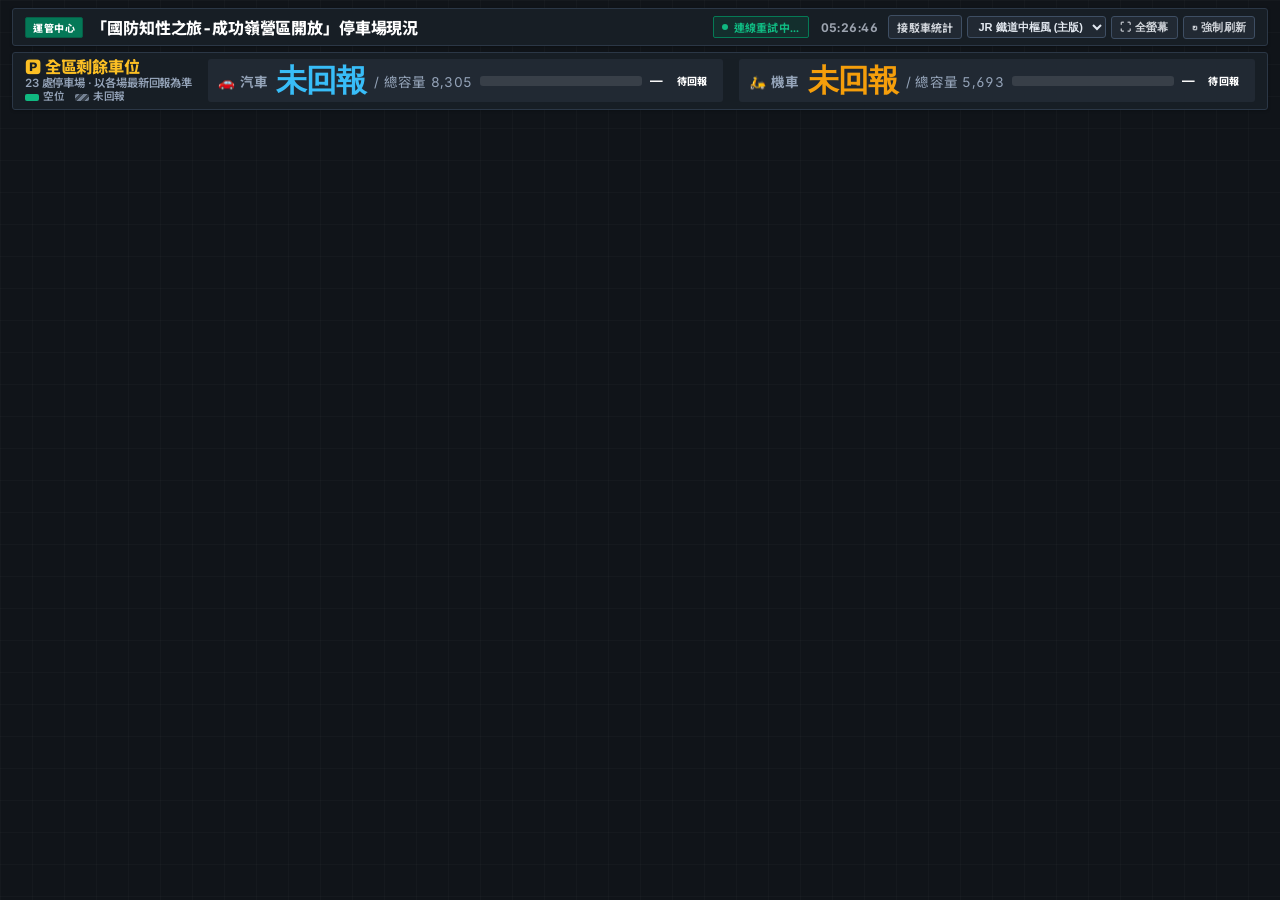
==== commit 9564e87b: "Reject over-capacity reports and keep the cross-engine table test Remaining counts larger than a lot" ====
--- a/parking.html
+++ b/parking.html
@@ -1188,6 +1188,18 @@
       .cap-word { display: none; }
       .lot-row { padding: 0 8px; }
     }
+    /* 特別矮的橫向畫面（例如手機橫放又開著網址列，高度約 300px） */
+    @media (orientation: landscape) and (max-height: 340px) {
+      body { padding-top: max(2px, env(safe-area-inset-top)); padding-bottom: max(2px, env(safe-area-inset-bottom)); gap: 3px; }
+      #parkingSection, #parkingGroups, .lot-stack { gap: 3px; }
+      header { padding: 1px 6px; }
+      .header-badge { display: none; }
+      h1 { font-size: 11px; }
+      .overview-metric .metric-value { font-size: 14px; }
+      .group-name { font-size: 12px; }
+      .group-metric b { font-size: 12px; }
+      .lot-table { font-size: 9px; }
+    }
   </style>
 </head>
 <body class="theme-jr">
@@ -1306,7 +1318,11 @@
         return Number.isSafeInteger(number) && number >= 0 ? number : null;
       };
       const column = type => type === 'cars' ? 2 : 3;
-      const read = (lot, type) => lot[type] === 0 ? null : asCount(rowsByName.get(lot.name)?.[column(type)]?.v);
+      // 剩餘比容量還多代表填錯，當成沒回報，免得把滿場顯示成全空。
+      const read = (lot, type) => {
+        const value = lot[type] === 0 ? null : asCount(rowsByName.get(lot.name)?.[column(type)]?.v);
+        return value !== null && value <= lot[type] ? value : null;
+      };
       const percent = (amount, capacity) => Math.min(100, Math.round(amount / capacity * 1000) / 10);
       const level = pct => pct <= 10 ? 'red' : pct <= 30 ? 'yellow' : 'green';
       const levelText = pct => pct === 0 ? '已客滿' : pct <= 10 ? '告急' : pct <= 30 ? '吃緊' : '充足';
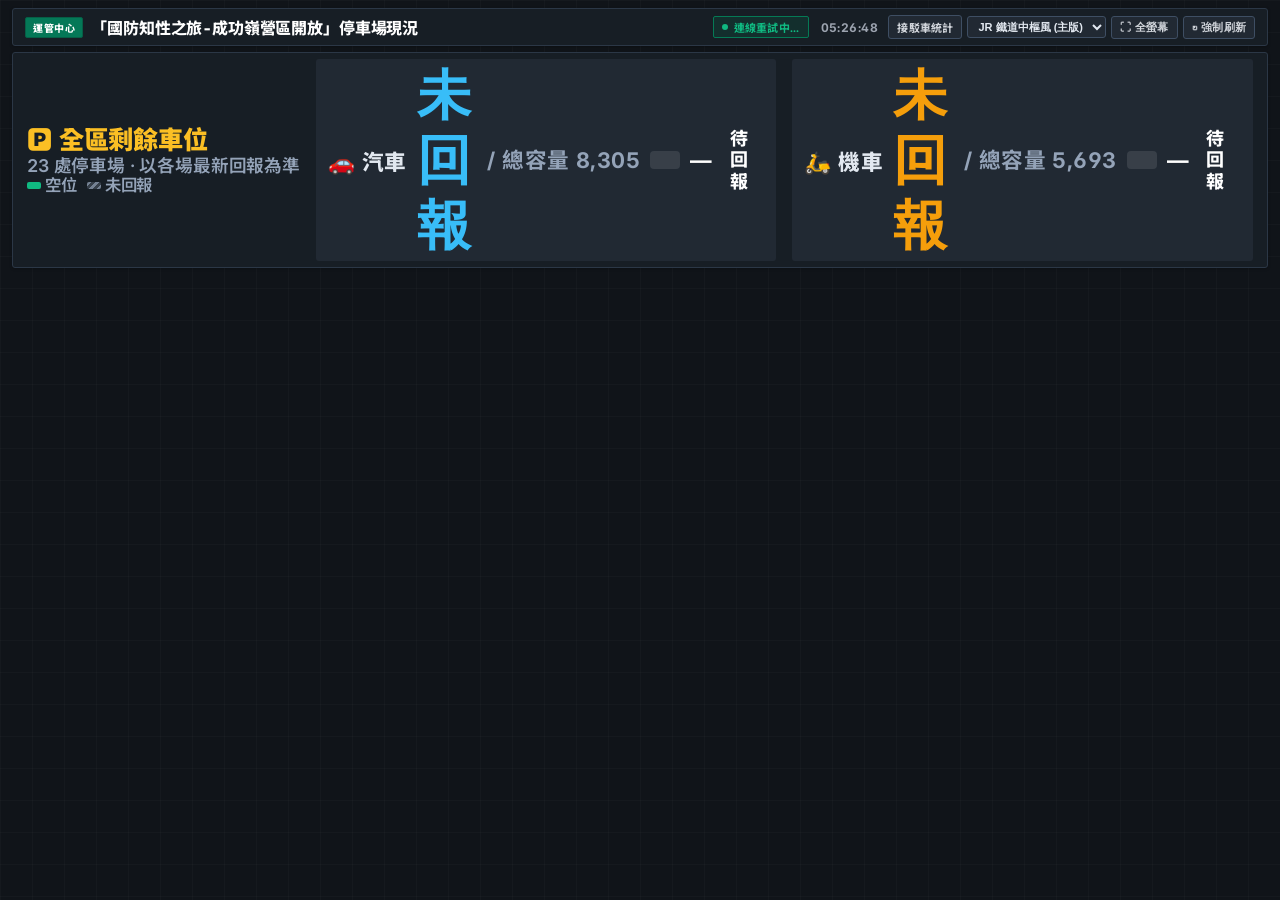
==== commit 1b29b35d: "Enlarge the site-wide remaining-spaces strip on the parking page Co-Authored-By: Claude Opus 5.5 <no" ====
--- a/parking.html
+++ b/parking.html
@@ -965,13 +965,13 @@
       grid-template-columns: auto minmax(0, 1fr) minmax(0, 1fr);
       align-items: center;
       gap: 4px 16px;
-      padding: 5px 12px;
+      padding: 6px 14px;
     }
     .overview-title {
       display: flex;
       flex-direction: column;
-      font-size: clamp(12px, 1.8svh, 18px);
-      font-weight: 800;
+      font-size: clamp(14px, 2.8svh, 32px);
+      font-weight: 900;
       color: #FBBF24;
       white-space: nowrap;
       line-height: 1.2;
@@ -985,15 +985,17 @@
       display: grid;
       grid-template-columns: auto auto auto minmax(30px, 1fr) auto auto;
       align-items: center;
-      gap: 8px;
+      gap: 10px;
       min-width: 0;
       background: var(--theme-surface-inner);
       border-radius: var(--card-radius);
-      padding: 3px 10px;
-    }
-    .overview-metric .metric-label { margin: 0; font-size: clamp(11px, 1.5svh, 15px); font-weight: 700; }
-    .overview-metric .metric-value { font-size: clamp(16px, 3.4svh, 38px); line-height: 1.2; }
-    .overview-metric .metric-capacity { margin: 0; font-size: clamp(10px, 1.5svh, 15px); white-space: nowrap; }
+      padding: 4px 12px;
+    }
+    .overview-metric .metric-label { margin: 0; font-size: clamp(12px, 2.4svh, 26px); font-weight: 800; color: #E2E8F0; }
+    .overview-metric .metric-value { font-size: clamp(20px, 6svh, 68px); line-height: 1.2; }
+    .overview-metric .metric-capacity { margin: 0; font-size: clamp(11px, 2.4svh, 26px); font-weight: 700; white-space: nowrap; line-height: 1.25; }
+    .overview-metric .capacity-bar { height: clamp(8px, 2svh, 22px); border-radius: 4px; }
+    .overview-metric .status-pill { font-size: clamp(10px, 2svh, 22px); padding: 2px 8px; }
     /* 剩餘 / 總容量 進度條：有顏色＝空位（越長越空），灰色斜線＝未回報，空白＝已停滿 */
     .capacity-bar {
       display: flex;
@@ -1023,7 +1025,7 @@
     .bar-legend .legend-unknown { margin-left: 6px; }
     .legend-free { background: #10B981; }
     .legend-unknown { background: repeating-linear-gradient(-45deg, rgba(148, 163, 184, 0.75) 0 3px, rgba(148, 163, 184, 0.25) 3px 6px); }
-    .overview-metric .progress-pct { font-size: clamp(10px, 1.4svh, 14px); font-weight: 700; color: #FFFFFF; white-space: nowrap; }
+    .overview-metric .progress-pct { font-size: clamp(11px, 2.4svh, 26px); font-weight: 700; color: #FFFFFF; white-space: nowrap; }
     .overview-metric .metric-value.pending, .group-metric b.pending {
       font-size: clamp(11px, 1.6svh, 18px);
       color: var(--text-muted);
@@ -1159,10 +1161,13 @@
       .overview-metric {
         grid-template-columns: auto auto auto minmax(20px, 1fr) auto auto;
         gap: 6px;
-        padding: 1px 6px;
-      }
-      .overview-metric .metric-value { font-size: clamp(15px, 2.4svh, 24px); }
-      .overview-metric .metric-label, .overview-metric .metric-capacity { font-size: 10px; }
+        padding: 0 6px;
+      }
+      .overview-metric .metric-value { font-size: clamp(16px, 2.6svh, 30px); line-height: 1.15; }
+      .overview-metric .metric-label, .overview-metric .metric-capacity, .overview-metric .progress-pct { font-size: 11px; }
+      .overview-metric .capacity-bar { height: 8px; }
+      .overview-metric .status-pill { font-size: 10px; padding: 1px 6px; }
+      .overview-title { font-size: 14px; }
       .overview-metric .status-pill { justify-self: end; }
       .group-head { display: grid; grid-template-columns: auto minmax(0, 1fr); gap: 0 8px; padding: 2px 8px; }
       .group-name { font-size: clamp(14px, 2.2svh, 20px); }
@@ -1178,7 +1183,11 @@
       #parkingSection, #parkingGroups, .lot-stack { gap: 4px; }
       .parking-overview { padding: 2px 8px; gap: 2px 10px; }
       .overview-metric { padding: 1px 8px; gap: 6px; }
-      .overview-metric .metric-value { font-size: 16px; }
+      .overview-metric .metric-value { font-size: 20px; }
+      .overview-title { font-size: 13px; }
+      .overview-metric .metric-label, .overview-metric .metric-capacity, .overview-metric .progress-pct { font-size: 11px; }
+      .overview-metric .capacity-bar { height: 8px; }
+      .overview-metric .status-pill { font-size: 10px; padding: 1px 6px; }
       .group-head { padding: 1px 8px; gap: 0 10px; border-top-width: 3px; }
       .group-name { font-size: 14px; }
       .capacity-bar { height: 6px; }
@@ -1195,7 +1204,8 @@
       header { padding: 1px 6px; }
       .header-badge { display: none; }
       h1 { font-size: 11px; }
-      .overview-metric .metric-value { font-size: 14px; }
+      .overview-metric .metric-value { font-size: 17px; }
+      .overview-title { font-size: 12px; }
       .group-name { font-size: 12px; }
       .group-metric b { font-size: 12px; }
       .lot-table { font-size: 9px; }
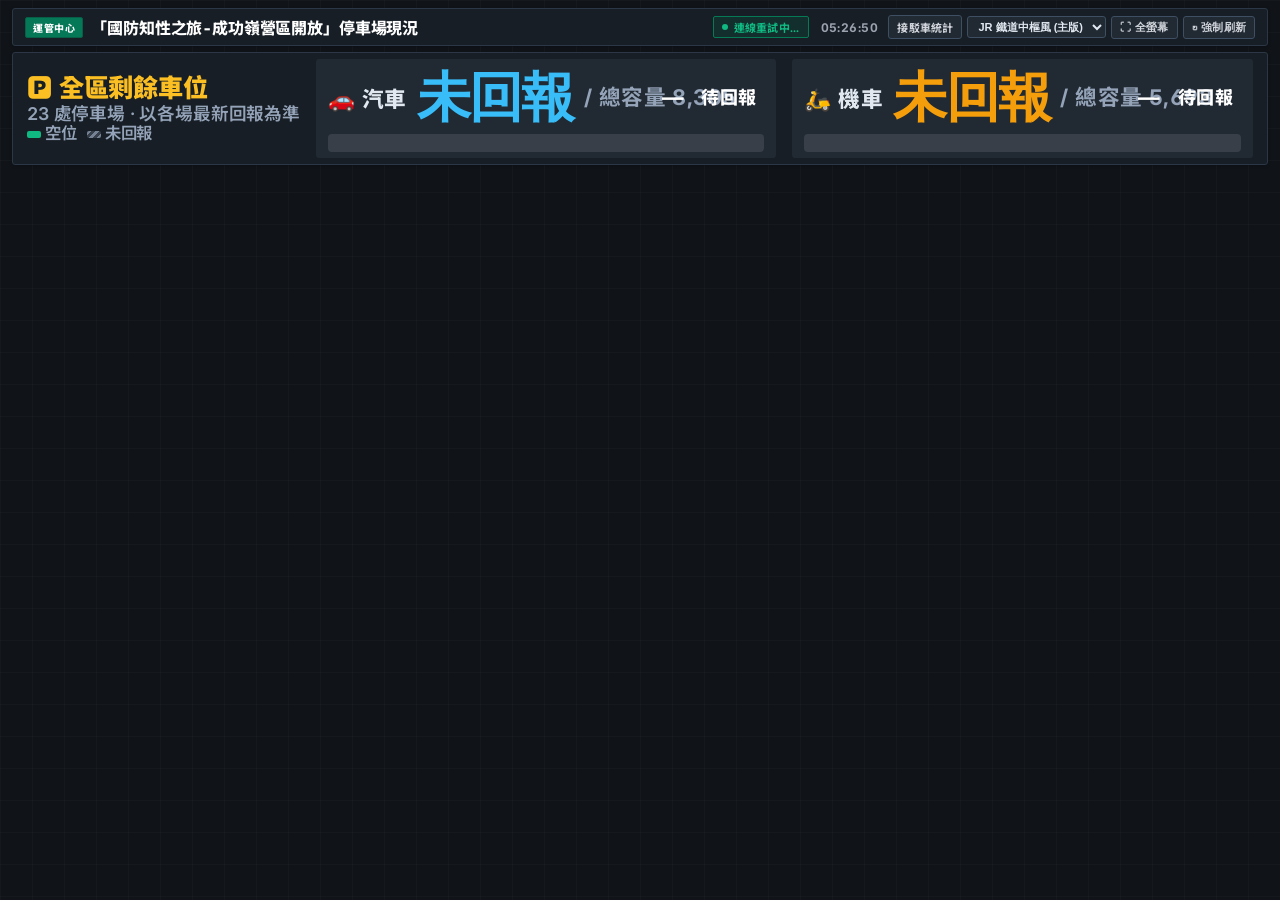
==== commit aada977b: "Give the site-wide progress bars their own full-width line on large screens Co-Authored-By: Claude O" ====
--- a/parking.html
+++ b/parking.html
@@ -996,6 +996,11 @@
     .overview-metric .metric-capacity { margin: 0; font-size: clamp(11px, 2.4svh, 26px); font-weight: 700; white-space: nowrap; line-height: 1.25; }
     .overview-metric .capacity-bar { height: clamp(8px, 2svh, 22px); border-radius: 4px; }
     .overview-metric .status-pill { font-size: clamp(10px, 2svh, 22px); padding: 2px 8px; }
+    /* 畫面夠高時，進度條放在數字下方獨立一行，才不會被大字擠短。 */
+    @media (min-height: 600px) and (min-width: 901px) {
+      .overview-metric { grid-template-columns: auto auto minmax(0, 1fr) auto auto; row-gap: 4px; padding: 6px 12px; }
+      .overview-metric .capacity-bar { grid-column: 1 / -1; grid-row: 2; }
+    }
     /* 剩餘 / 總容量 進度條：有顏色＝空位（越長越空），灰色斜線＝未回報，空白＝已停滿 */
     .capacity-bar {
       display: flex;
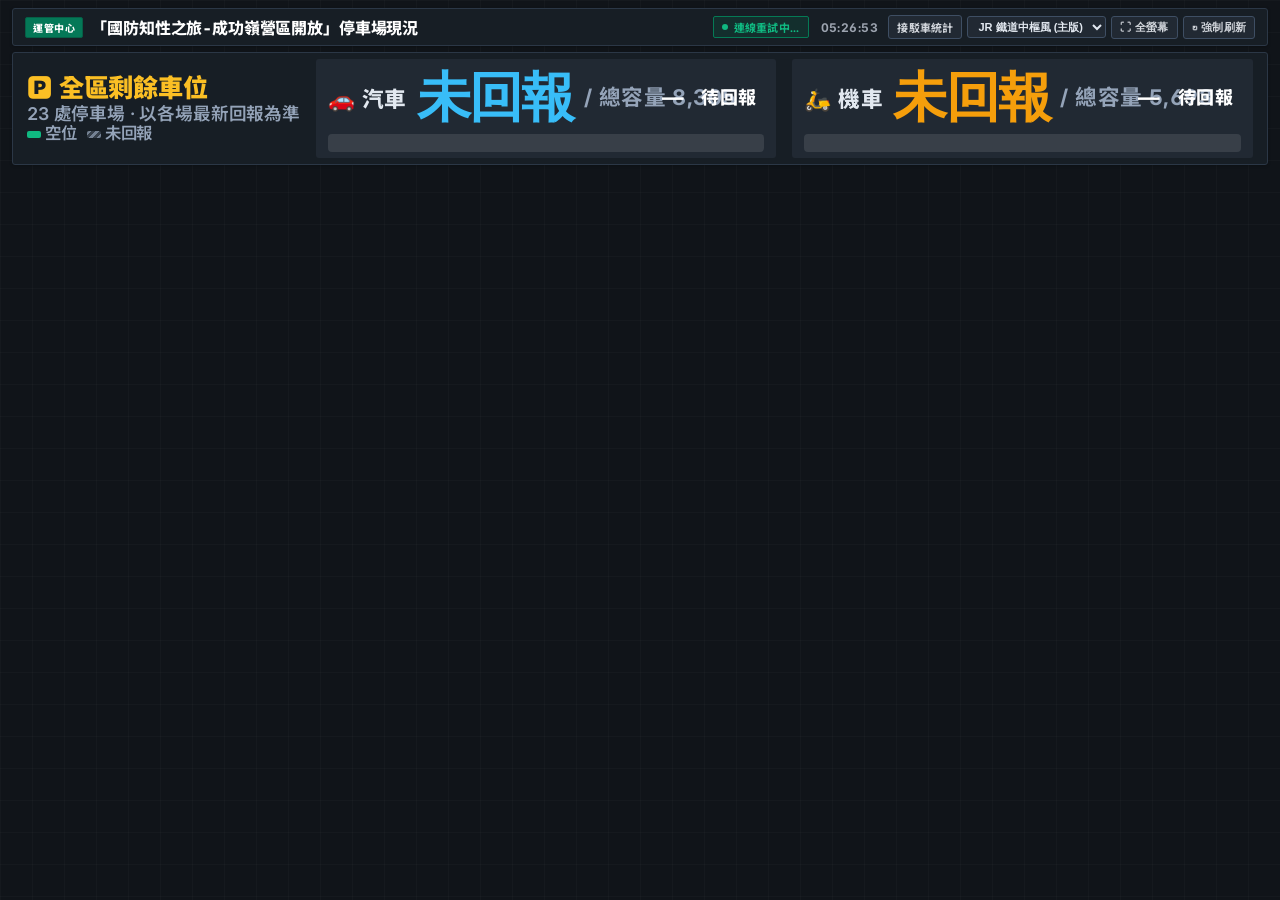
==== commit 06ac3382: "﻿Keep malformed reports from interrupting dashboard updates Isolate damaged cells and rows while con" ====
--- a/parking.html
+++ b/parking.html
@@ -1323,11 +1323,13 @@
     function updateParkingStatusPage(data) {
       const rowsByName = new Map();
       (data.table.rows || []).forEach(row => {
-        const cells = row.c || [];
+        if (!row || !Array.isArray(row.c)) return;
+        const cells = row.c;
         const name = cells[1] && cells[1].v;
         if (typeof name === 'string') rowsByName.set(name, cells);
       });
       const asCount = value => {
+        if (typeof value !== 'number' && typeof value !== 'string') return null;
         if (value === null || value === undefined || String(value).trim() === '') return null;
         const number = Number(String(value).replace(/,/g, ''));
         return Number.isSafeInteger(number) && number >= 0 ? number : null;
@@ -1479,7 +1481,7 @@
     // 🏆 JSONP 回呼函式：100% 繞過任何瀏覽器 CORS / file 協議限制！
     window.onGvizData = function(data) {
       try {
-        if (!data || data.status === 'error' || !data.table || !data.table.rows) {
+        if (!data || data.status === 'error' || !Array.isArray(data.table?.rows) || data.table.rows.length === 0) {
           document.getElementById('liveText').textContent = '讀取失敗，請確認看板分頁與共用權限';
           return;
         }
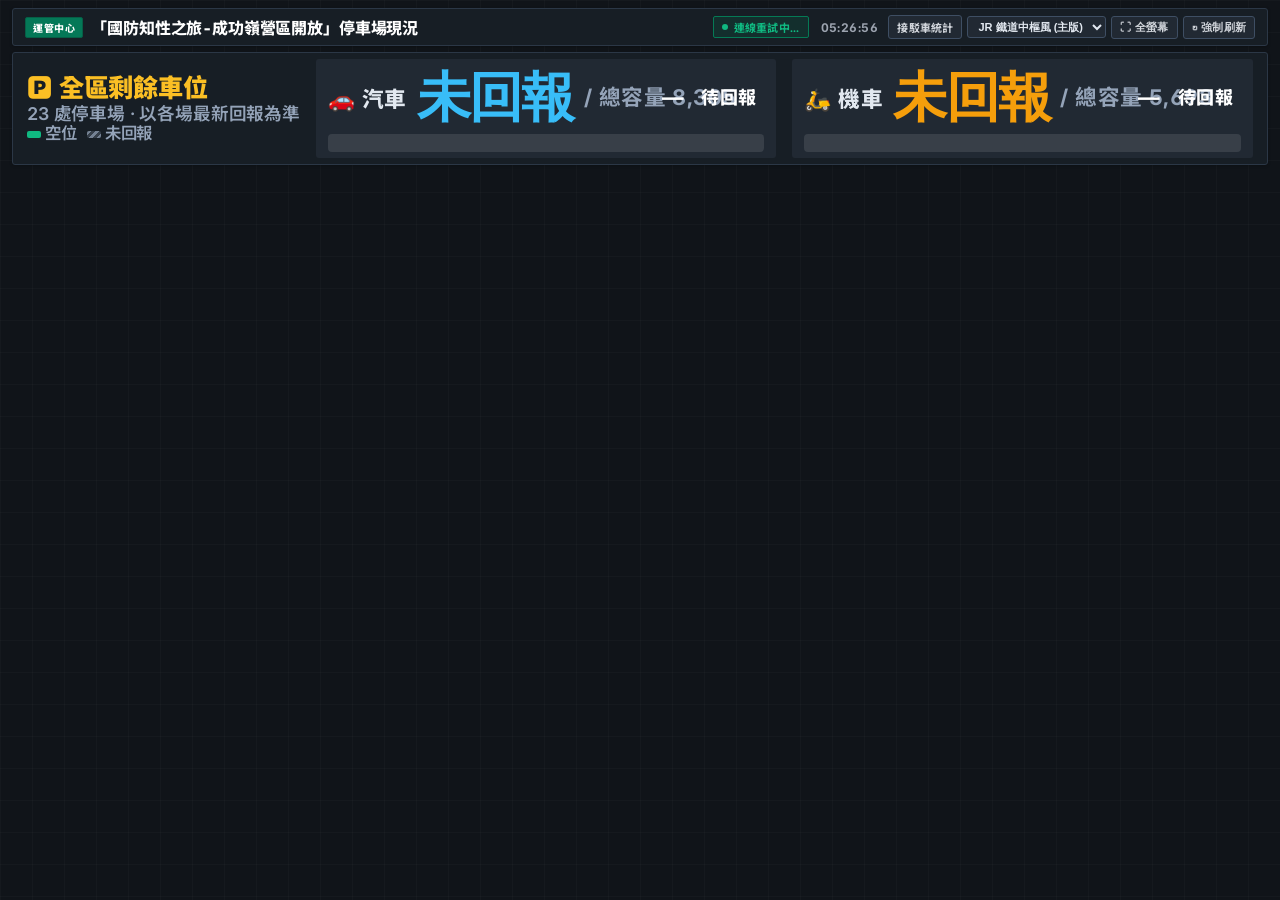
==== commit 57446998: "Prevent malformed comma counts from inflating parking availability Validate thousands groups before " ====
--- a/parking.html
+++ b/parking.html
@@ -1330,8 +1330,11 @@
       });
       const asCount = value => {
         if (typeof value !== 'number' && typeof value !== 'string') return null;
-        if (value === null || value === undefined || String(value).trim() === '') return null;
-        const number = Number(String(value).replace(/,/g, ''));
+        const text = String(value).trim();
+        if (text === '') return null;
+        // Only strip commas after verifying complete thousands groups.
+        if (text.includes(',') && !/^\d{1,3}(,\d{3})+(\.\d+)?$/.test(text)) return null;
+        const number = Number(text.replace(/,/g, ''));
         return Number.isSafeInteger(number) && number >= 0 ? number : null;
       };
       const column = type => type === 'cars' ? 2 : 3;
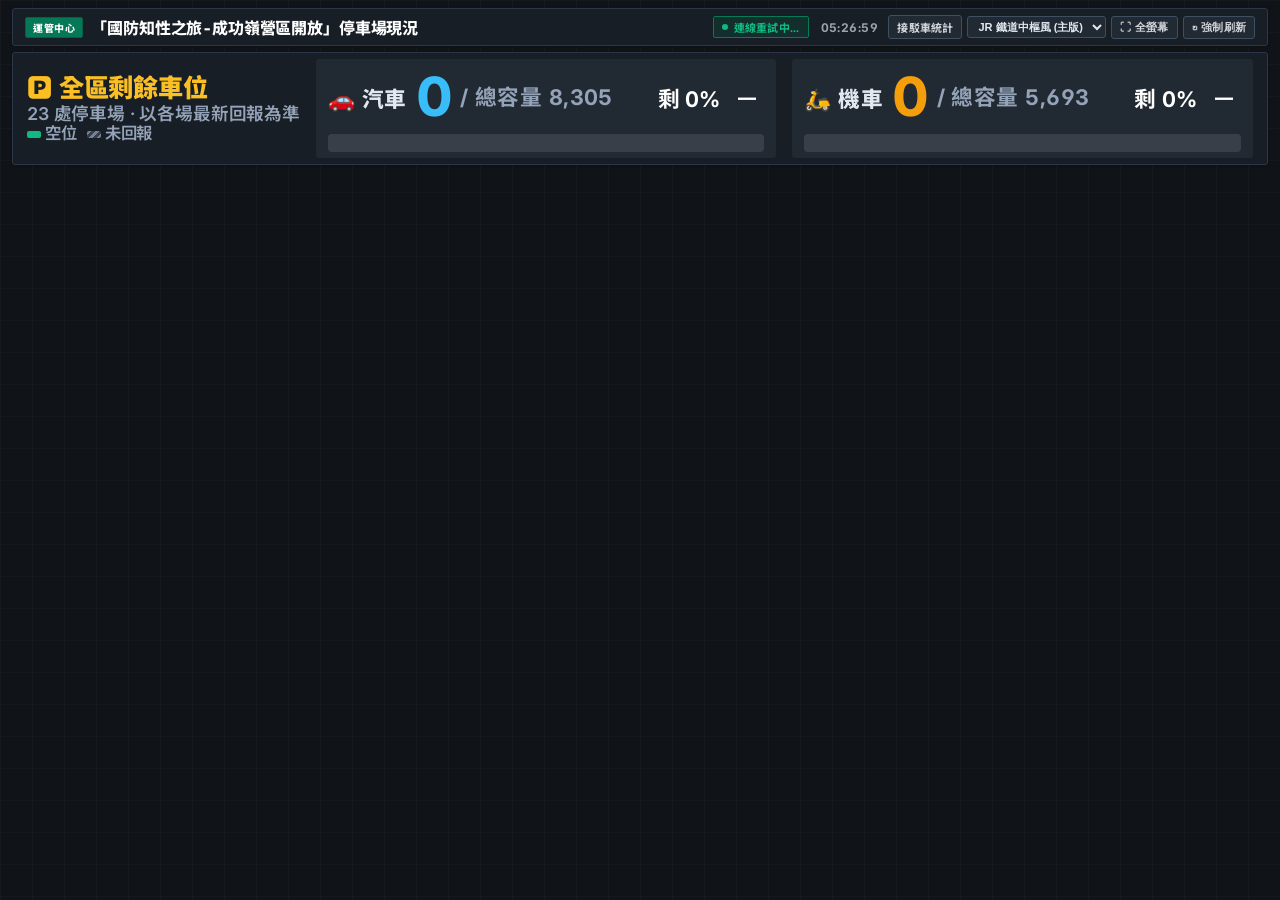
==== commit b544af32: "Keep parking totals visible while individual reports are missing Always show sums of valid reports, " ====
--- a/parking.html
+++ b/parking.html
@@ -1254,19 +1254,19 @@
       </div>
       <div class="overview-metric">
         <span class="metric-label">🚗 汽車</span>
-        <span class="metric-value blue" id="parkTotalCars">未回報</span>
+        <span class="metric-value blue" id="parkTotalCars">0</span>
         <span class="metric-capacity">/ <span class="cap-word">總容量 </span>8,305</span>
         <div class="capacity-bar" id="parkingCarsBar"></div>
-        <span class="progress-pct" id="parkingCarsRateText">—</span>
-        <span class="status-pill" id="parkingCarsBadge">待回報</span>
+        <span class="progress-pct" id="parkingCarsRateText">剩 0%</span>
+        <span class="status-pill" id="parkingCarsBadge">—</span>
       </div>
       <div class="overview-metric">
         <span class="metric-label">🛵 機車</span>
-        <span class="metric-value amber" id="parkTotalMotorcycles">未回報</span>
+        <span class="metric-value amber" id="parkTotalMotorcycles">0</span>
         <span class="metric-capacity">/ <span class="cap-word">總容量 </span>5,693</span>
         <div class="capacity-bar" id="parkingMotoBar"></div>
-        <span class="progress-pct" id="parkingMotoRateText">—</span>
-        <span class="status-pill" id="parkingMotoBadge">待回報</span>
+        <span class="progress-pct" id="parkingMotoRateText">剩 0%</span>
+        <span class="status-pill" id="parkingMotoBadge">—</span>
       </div>
       <span id="parkReported" hidden>0/23 處</span>
     </div>
@@ -1354,7 +1354,7 @@
         const knownCapacity = known.reduce((sum, lot) => sum + lot[type], 0);
         const amount = known.reduce((sum, lot) => sum + read(lot, type), 0);
         return {
-          capacity, amount, hasData: known.length > 0,
+          capacity, amount,
           pct: capacity ? percent(amount, capacity) : 0,
           unknownPct: capacity ? percent(capacity - knownCapacity, capacity) : 0,
           // 狀態只看已回報的場，避免沒回報的場被當成客滿。
@@ -1375,11 +1375,11 @@
         unknown.style.width = summary.unknownPct + '%';
         track.replaceChildren(fill, unknown);
       };
-      const remainText = summary => summary.hasData ? formatNumber(summary.amount) : '未回報';
-      const pctText = summary => summary.hasData ? `剩 ${Math.round(summary.pct)}%` : '—';
+      const remainText = summary => formatNumber(summary.amount);
+      const pctText = summary => `剩 ${Math.round(summary.pct)}%`;
       const setPill = (pill, summary) => {
         pill.className = summary.knownPct === null ? 'status-pill' : `status-pill ${level(summary.knownPct)}`;
-        pill.textContent = summary.knownPct === null ? '待回報' : levelText(summary.knownPct);
+        pill.textContent = summary.knownPct === null ? '—' : levelText(summary.knownPct);
       };
       const missingLots = lots => lots.filter(lot => ['cars', 'motorcycles'].some(type => lot[type] > 0 && read(lot, type) === null)).length;
 
@@ -1387,7 +1387,6 @@
         const summary = summarize(PARKING_LOTS, type);
         const value = document.getElementById(ids.value);
         value.textContent = remainText(summary);
-        value.classList.toggle('pending', !summary.hasData);
         fillBar(document.getElementById(ids.bar), summary);
         document.getElementById(ids.text).textContent = pctText(summary);
         setPill(document.getElementById(ids.badge), summary);
@@ -1396,7 +1395,7 @@
       updateSummary('motorcycles', { value: 'parkTotalMotorcycles', bar: 'parkingMotoBar', text: 'parkingMotoRateText', badge: 'parkingMotoBadge' });
       const missingTotal = missingLots(PARKING_LOTS);
       document.getElementById('parkReported').textContent = `${PARKING_LOTS.length - missingTotal}/23 處`;
-      document.getElementById('parkingNote').textContent = missingTotal ? `23 處停車場 · ${missingTotal} 處未回報` : '23 處停車場 · 全部已回報';
+      document.getElementById('parkingNote').textContent = '23 處停車場 · 以各場最新回報為準';
 
       const groupColors = ['var(--mil-blue)', 'var(--mil-green)', 'var(--mil-amber)', 'var(--mil-purple)'];
       const groups = [...new Set(PARKING_LOTS.map(lot => lot.group))].map((group, index) => ({
@@ -1412,8 +1411,7 @@
 
         const head = node('div', 'group-head');
         const title = node('h2', 'group-name', group);
-        const missing = missingLots(lots);
-        title.appendChild(node('small', missing ? 'missing' : '', missing ? `${lots.length} 處 · ${missing} 處未回報` : `${lots.length} 處`));
+        title.appendChild(node('small', '', `${lots.length} 處`));
         const metrics = node('div', 'group-metrics');
         [['汽車', 'cars'], ['機車', 'motorcycles']].forEach(([label, type]) => {
           const summary = summarize(lots, type);
@@ -1424,7 +1422,7 @@
           fillBar(track, summary);
           const pill = node('span');
           setPill(pill, summary);
-          metric.append(node('span', '', label), node('b', summary.hasData ? '' : 'pending', remainText(summary)), cap, track, node('span', 'group-pct', pctText(summary)), pill);
+          metric.append(node('span', '', label), node('b', '', remainText(summary)), cap, track, node('span', 'group-pct', pctText(summary)), pill);
           metrics.appendChild(metric);
         });
         head.append(title, metrics);
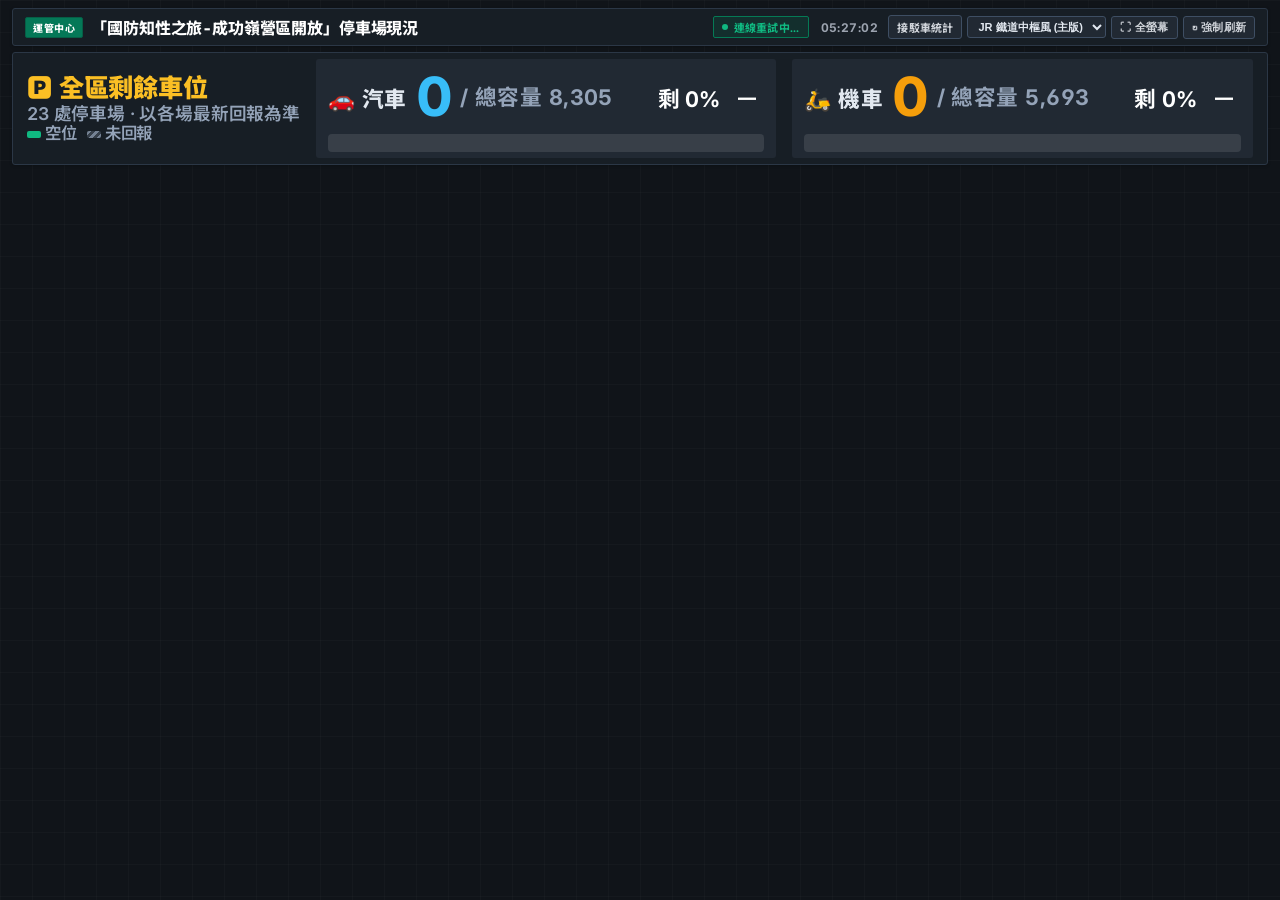
==== commit 42882bb7: "Make parking count changes easier to follow as reports update Animate total, group and individual co" ====
--- a/parking.html
+++ b/parking.html
@@ -1318,6 +1318,58 @@
         pctNum: pct,
         remain: remain
       };
+    }
+
+    const numberAnimations = new Map();
+    function setNumberText(element, text) {
+      const targetText = String(text);
+      const reducedMotion = typeof matchMedia === 'function' && matchMedia('(prefers-reduced-motion: reduce)').matches;
+      const running = numberAnimations.get(element);
+      if (running?.targetText === targetText && !reducedMotion && !document.hidden) return;
+      if (running) {
+        cancelAnimationFrame(running.frame);
+        numberAnimations.delete(element);
+      }
+      const parse = value => {
+        const match = String(value).trim().match(/^([\d,]+(?:\.\d+)?)(%)?$/);
+        return match ? { value: Number(match[1].replace(/,/g, '')), percent: Boolean(match[2]) } : null;
+      };
+      const target = parse(targetText);
+      const current = parse(element.textContent) || { value: 0, percent: target?.percent };
+      if (!target || current.percent !== target.percent || current.value === target.value ||
+          typeof requestAnimationFrame !== 'function' || reducedMotion || document.hidden) {
+        element.textContent = targetText;
+        element.classList.toggle('number-updating', false);
+        return;
+      }
+      const started = performance.now();
+      const state = { targetText, frame: null };
+      numberAnimations.set(element, state);
+      element.classList.toggle('number-updating', true);
+      const tick = now => {
+        const progress = Math.min(1, Math.max(0, (now - started) / 800));
+        const eased = 1 - Math.pow(1 - progress, 3);
+        const value = current.value + (target.value - current.value) * eased;
+        element.textContent = target.percent ? value.toFixed(1) + '%' : formatNumber(Math.round(value));
+        if (progress < 1) state.frame = requestAnimationFrame(tick);
+        else {
+          element.textContent = targetText;
+          element.classList.toggle('number-updating', false);
+          numberAnimations.delete(element);
+        }
+      };
+      state.frame = requestAnimationFrame(tick);
+    }
+
+    const parkingNumbers = new Map();
+    function parkingNumber(key, text) {
+      let element = parkingNumbers.get(key);
+      if (!element) {
+        element = document.createElement('b');
+        parkingNumbers.set(key, element);
+      }
+      setNumberText(element, text);
+      return element;
     }
 
     function updateParkingStatusPage(data) {
@@ -1386,7 +1438,7 @@
       const updateSummary = (type, ids) => {
         const summary = summarize(PARKING_LOTS, type);
         const value = document.getElementById(ids.value);
-        value.textContent = remainText(summary);
+        setNumberText(value, remainText(summary));
         fillBar(document.getElementById(ids.bar), summary);
         document.getElementById(ids.text).textContent = pctText(summary);
         setPill(document.getElementById(ids.badge), summary);
@@ -1422,7 +1474,7 @@
           fillBar(track, summary);
           const pill = node('span');
           setPill(pill, summary);
-          metric.append(node('span', '', label), node('b', '', remainText(summary)), cap, track, node('span', 'group-pct', pctText(summary)), pill);
+          metric.append(node('span', '', label), parkingNumber(`group:${group}:${type}`, remainText(summary)), cap, track, node('span', 'group-pct', pctText(summary)), pill);
           metrics.appendChild(metric);
         });
         head.append(title, metrics);
@@ -1452,7 +1504,7 @@
             // 數字後面墊一條淡色底條：越長越空。
             if (capacity && value !== null) cell.style.setProperty('--pct', percent(value, capacity) + '%');
             cell.setAttribute('role', 'cell');
-            cell.appendChild(node('b', '', capacity === 0 ? '—' : value === null ? '未回報' : formatNumber(value)));
+            cell.appendChild(parkingNumber(`lot:${lot.name}:${type}`, capacity === 0 ? '—' : value === null ? '未回報' : formatNumber(value)));
             if (capacity) cell.appendChild(node('small', '', `/${formatNumber(capacity)}`));
             row.appendChild(cell);
           });
